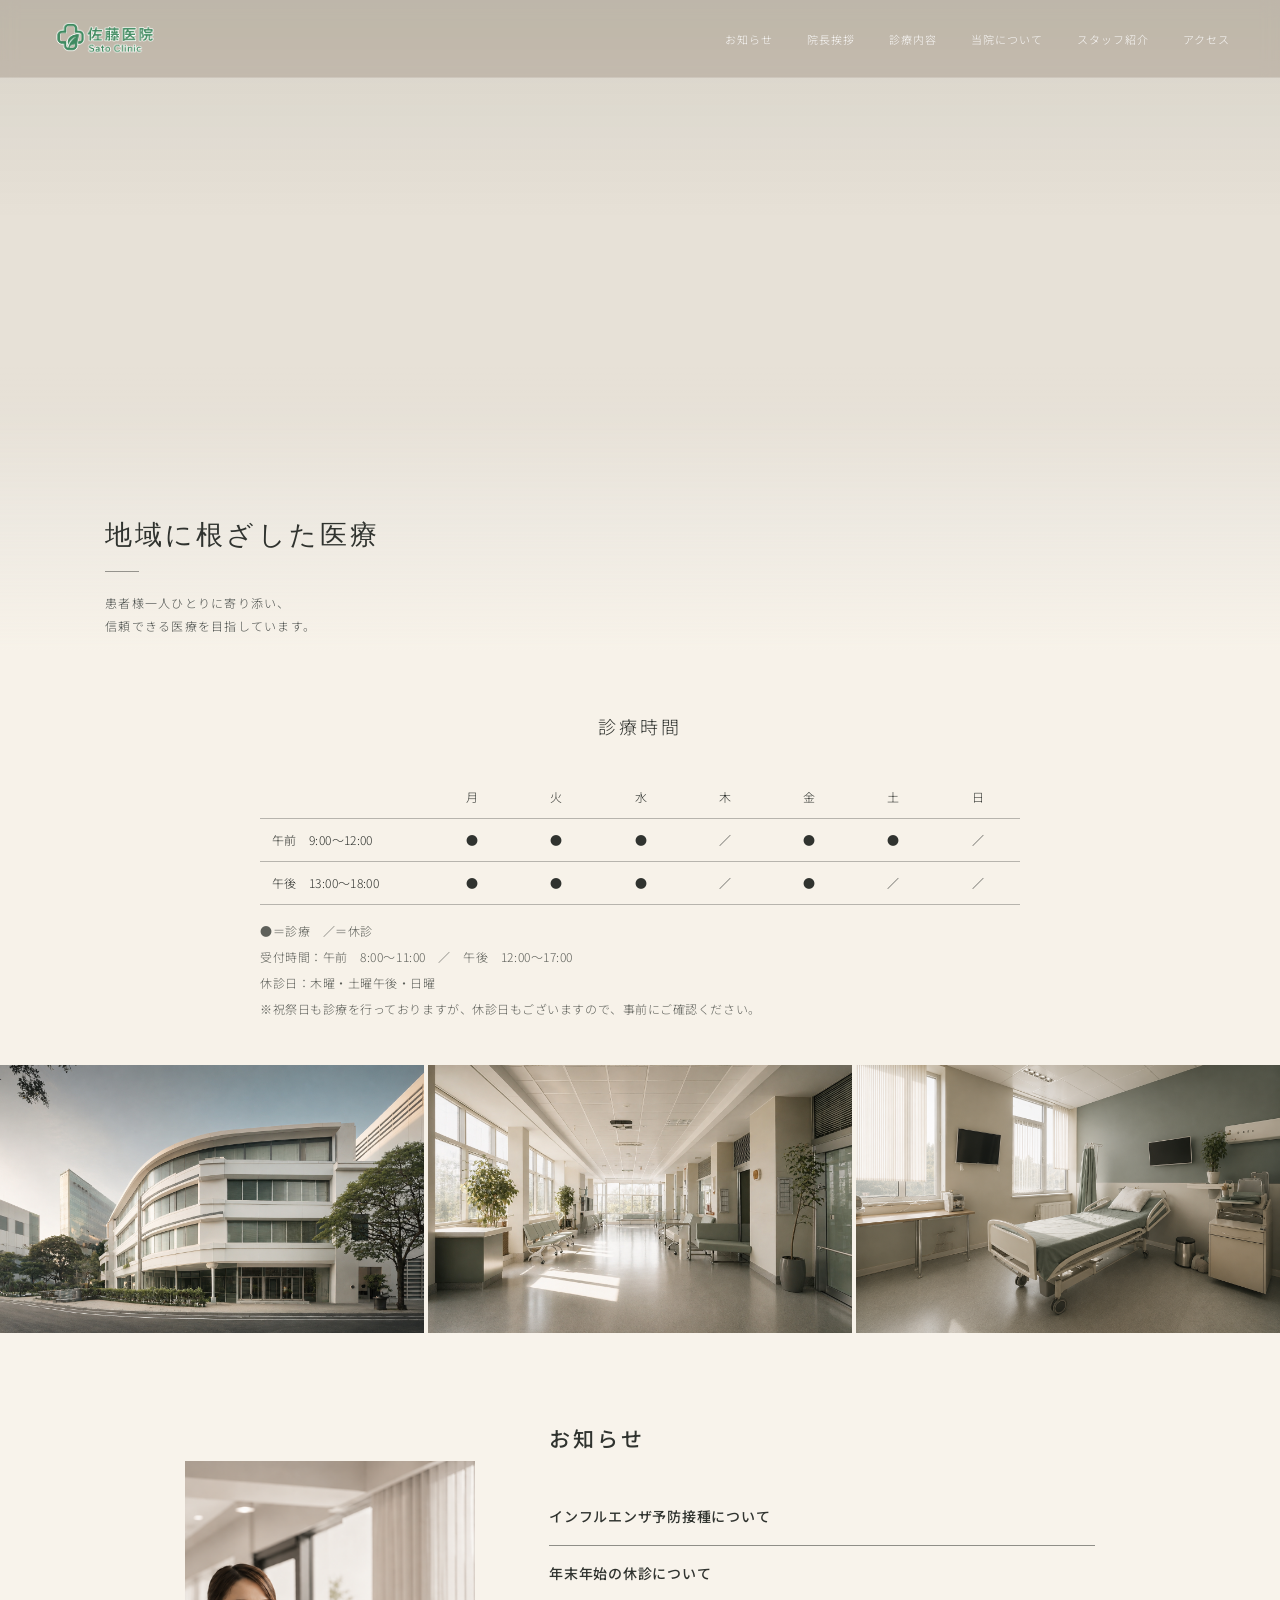
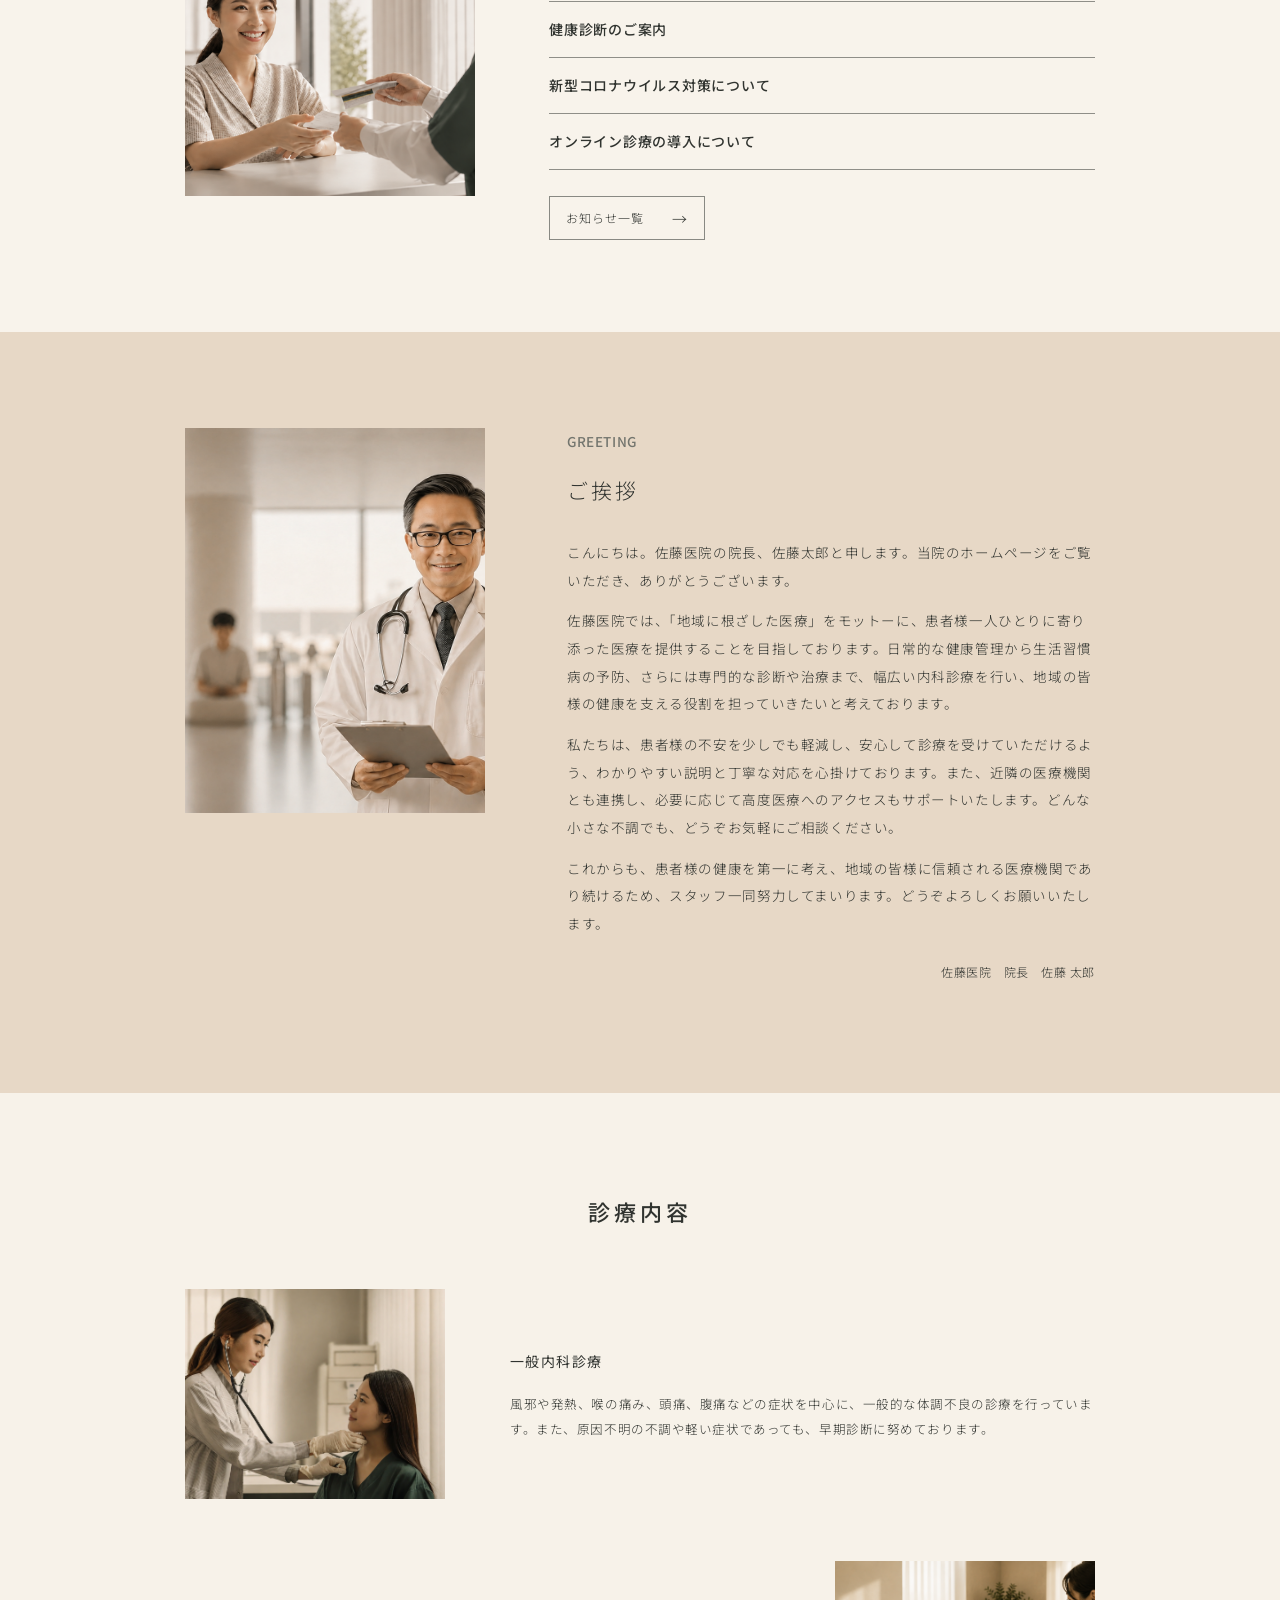
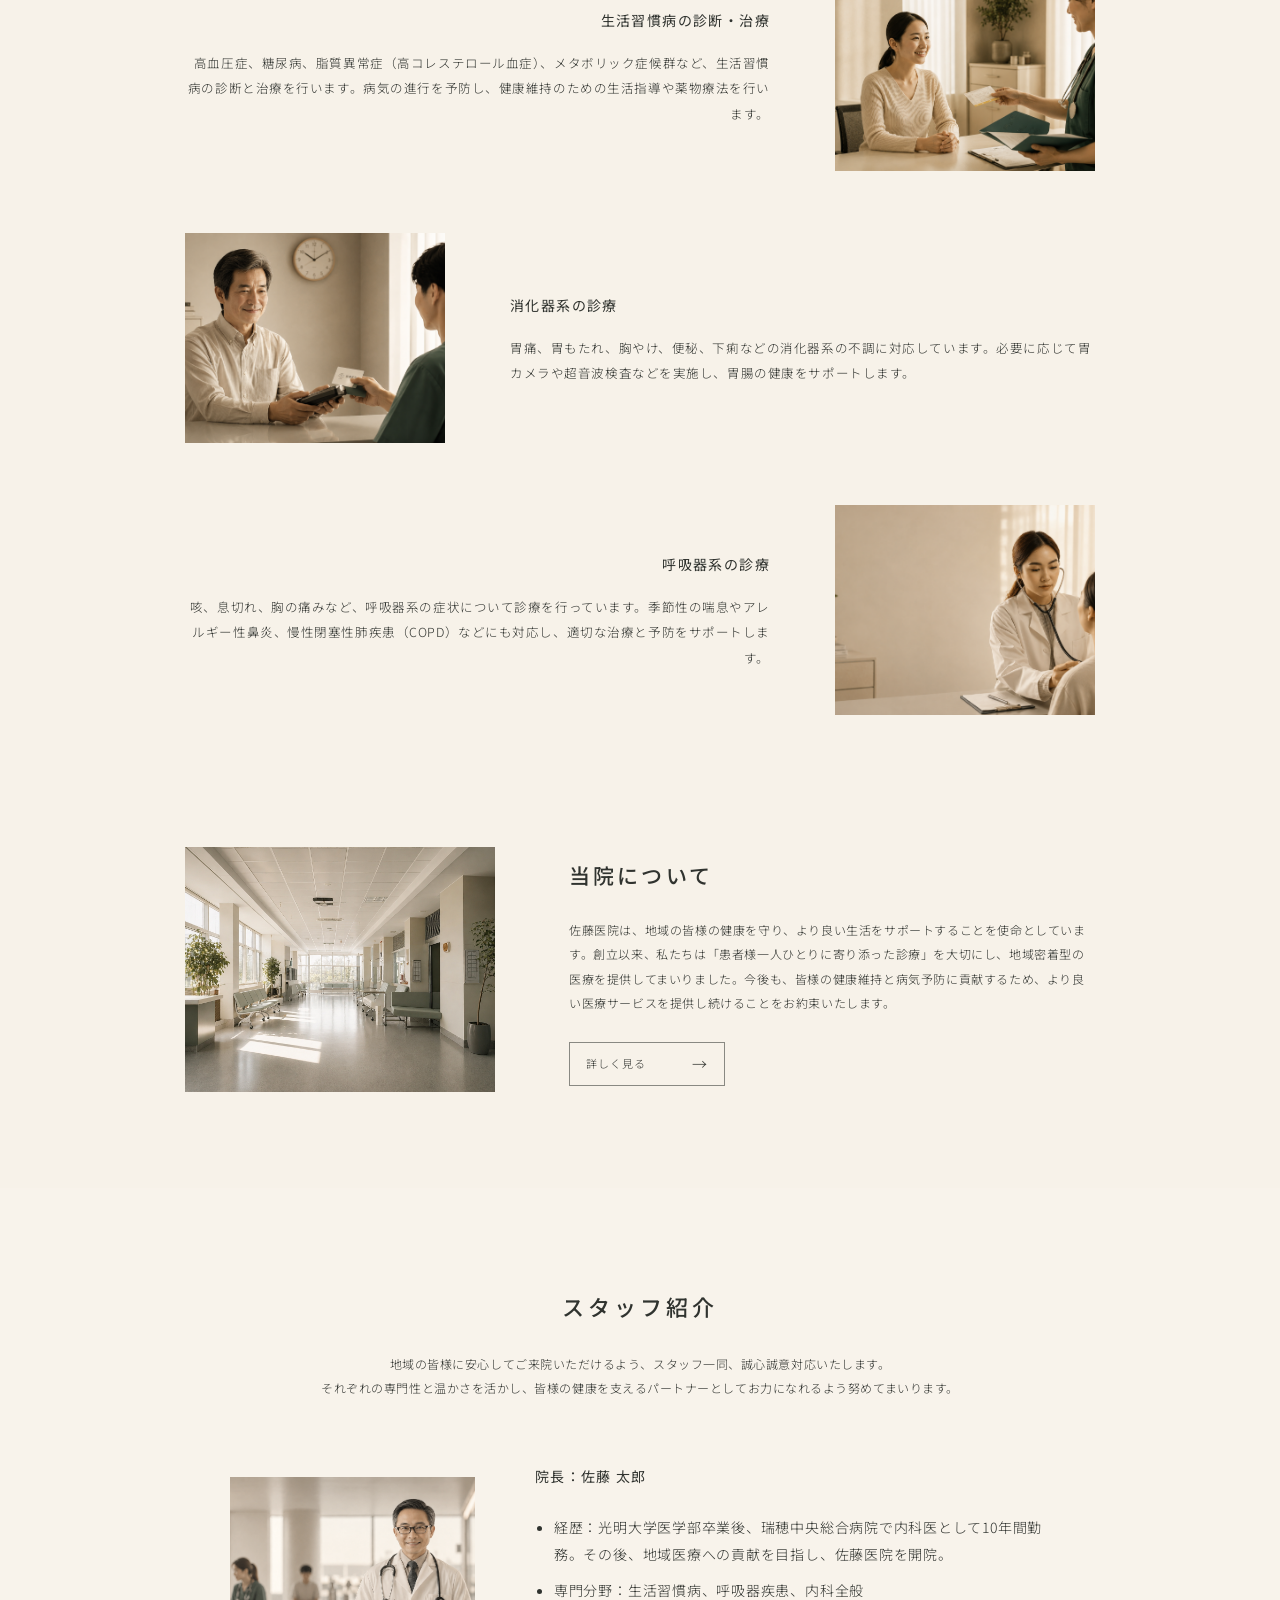
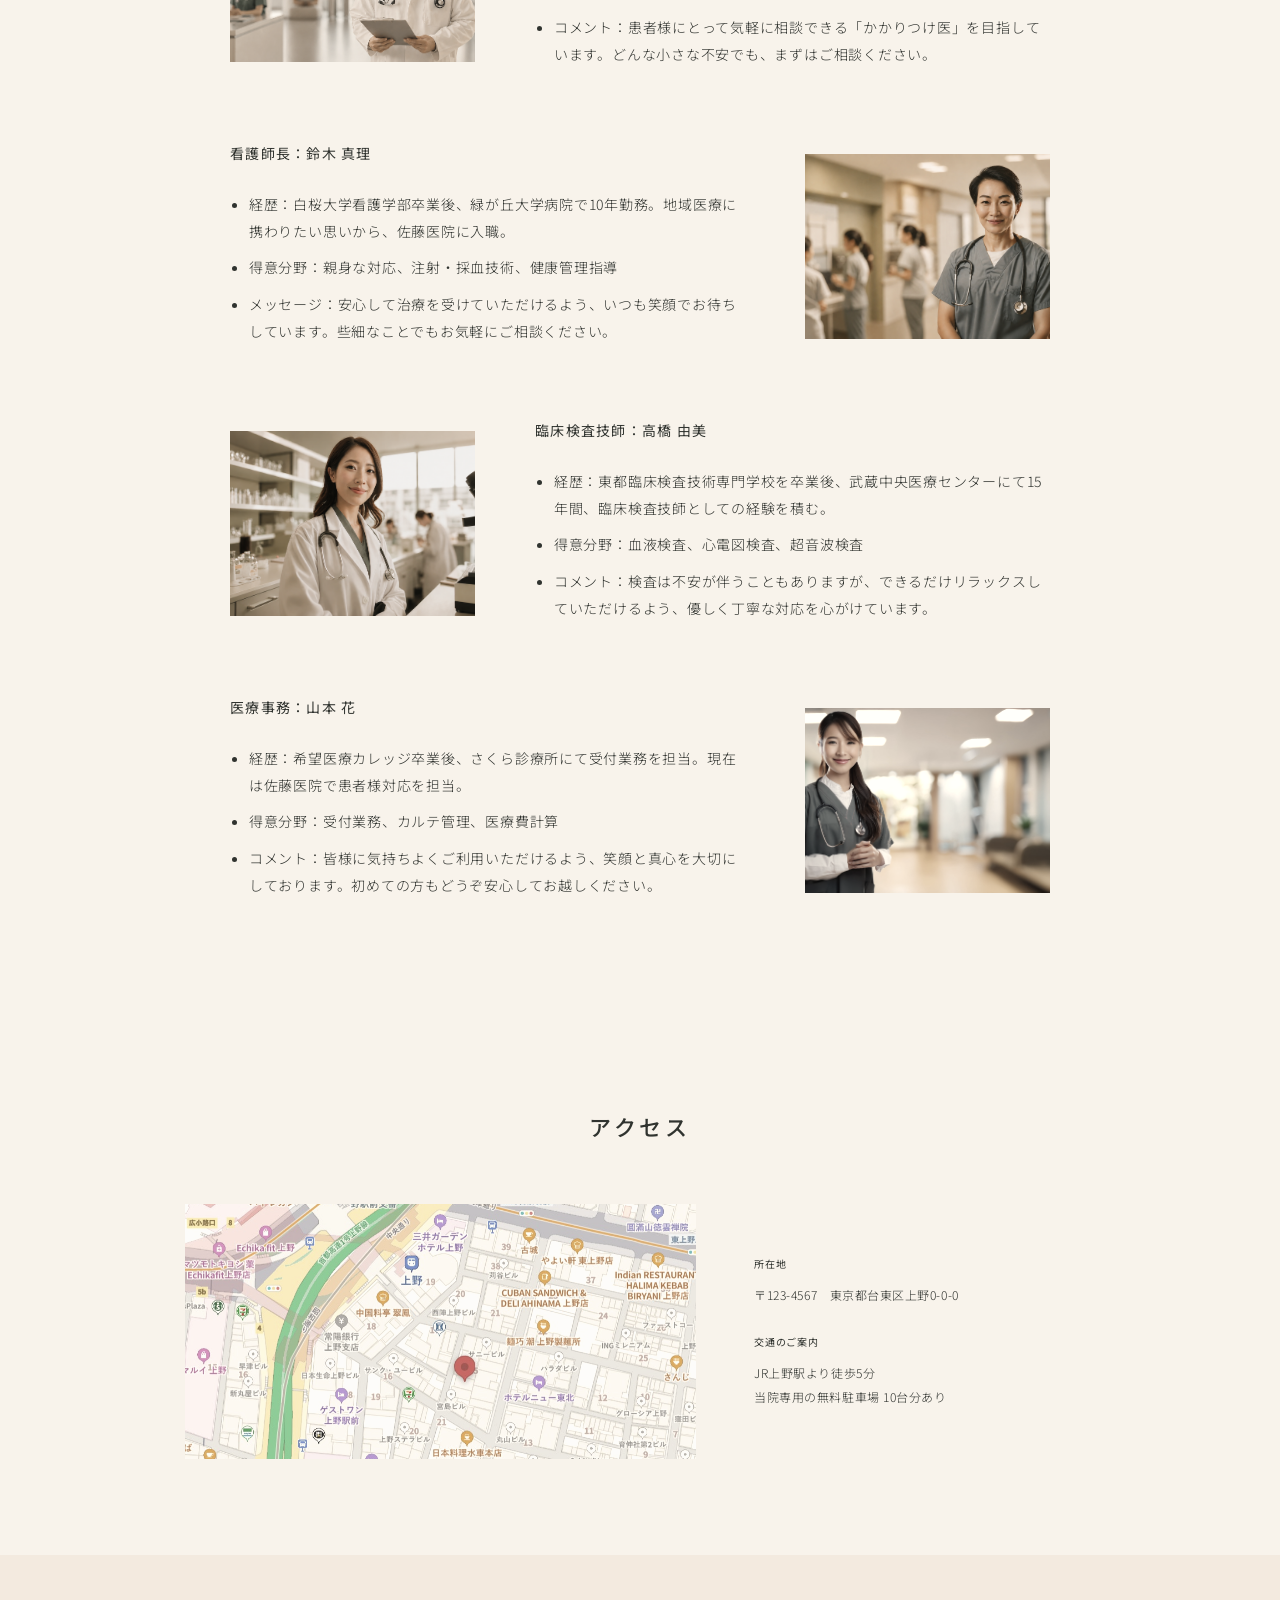
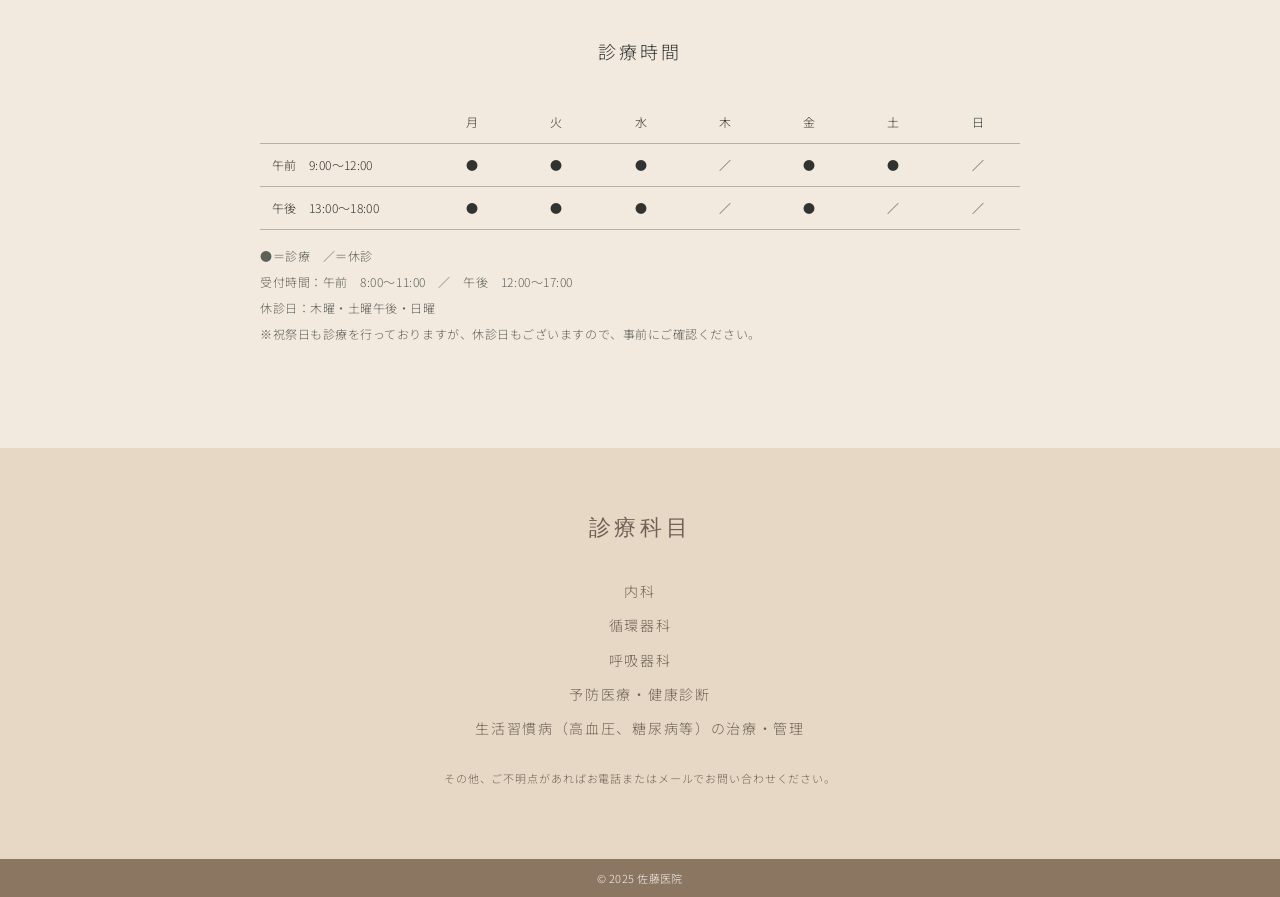
==== index.html @ 3fc5ce4c "satoclinic-202607-02" ====
<!doctype html>
<html lang="ja">
<head>
  <meta charset="utf-8">
  <meta name="viewport" content="width=device-width, initial-scale=1">
  <title>佐藤医院 | Sato Clinic</title>
  <link rel="preconnect" href="https://fonts.googleapis.com">
  <link rel="preconnect" href="https://fonts.gstatic.com" crossorigin>
  <link href="https://fonts.googleapis.com/css2?family=Noto+Sans+JP:wght@300;400;500&display=swap" rel="stylesheet">
  <link rel="stylesheet" href="css/style.css">
</head>
<body>
  <header class="site-header">
    <div class="header-inner">
      <a class="logo" href="#top" aria-label="佐藤医院 トップへ"><img src="assets/Logo/logo.png" alt="佐藤医院 Sato Clinic"></a>
      <nav class="global-nav" aria-label="主要ナビゲーション">
        <a href="#news">お知らせ</a><a href="#greeting">院長挨拶</a><a href="#medical">診療内容</a><a href="#about">当院について</a><a href="#staff">スタッフ紹介</a><a href="#access">アクセス</a>
      </nav>
    </div>
  </header>

  <main id="top">
    <section class="hero" aria-labelledby="hero-title">
      <div class="hero-slides" aria-hidden="true">
        <img class="hero-image hero-image-1" src="assets/Reference_Image/hero-courtyard.png" alt="">
        <img class="hero-image hero-image-2" src="assets/Reference_Image/gallery-exterior.png" alt="">
        <img class="hero-image hero-image-3" src="assets/Reference_Image/gallery-hallway.png" alt="">
      </div>
      <div class="hero-shade"></div><div class="hero-frost"></div>
      <div class="hero-copy">
        <h1 id="hero-title">地域に根ざした医療</h1>
        <p>患者様一人ひとりに寄り添い、<br>信頼できる医療を目指しています。</p>
      </div>
    </section>

    <section class="opening-block">
      <div class="narrow-container">
        <h2 class="small-section-title">診療時間</h2>
        <table class="schedule top-schedule">
          <thead><tr><th></th><th>月</th><th>火</th><th>水</th><th>木</th><th>金</th><th>土</th><th>日</th></tr></thead>
          <tbody>
            <tr><th>午前　9:00〜12:00</th><td>●</td><td>●</td><td>●</td><td>／</td><td>●</td><td>●</td><td>／</td></tr>
            <tr><th>午後　13:00〜18:00</th><td>●</td><td>●</td><td>●</td><td>／</td><td>●</td><td>／</td><td>／</td></tr>
          </tbody>
        </table>
        <div class="opening-notes">
          <p>●＝診療　／＝休診</p>
          <p>受付時間：午前　8:00〜11:00　／　午後　12:00〜17:00</p>
          <p>休診日：木曜・土曜午後・日曜</p>
          <p>※祝祭日も診療を行っておりますが、休診日もございますので、事前にご確認ください。</p>
        </div>
      </div>
    </section>

    <section class="facility-strip" aria-label="院内施設写真">
      <img src="assets/Reference_Image/gallery-exterior.png" alt="佐藤医院の外観">
      <img src="assets/Reference_Image/gallery-hallway.png" alt="自然光が入る院内">
      <img src="assets/Reference_Image/gallery-room.png" alt="診察室">
    </section>

    <section id="news" class="section news-section">
      <div class="content-container news-grid">
        <figure class="news-photo"><img src="assets/Reference_Image/news-online.png" alt="患者様と医療スタッフ"></figure>
        <div class="news-copy">
          <h2>お知らせ</h2>
          <ul class="news-list">
            <li><a href="#">インフルエンザ予防接種について</a></li>
            <li><a href="#">年末年始の休診について</a></li>
            <li><a href="#">健康診断のご案内</a></li>
            <li><a href="#">新型コロナウイルス対策について</a></li>
            <li><a href="#">オンライン診療の導入について</a></li>
          </ul>
          <a class="text-link" href="#">お知らせ一覧</a>
        </div>
      </div>
    </section>

    <section id="greeting" class="section greeting">
      <div class="content-container greeting-grid">
        <figure class="greeting-photo"><img src="assets/Reference_Image/greeting-director.png" alt="院長 佐藤太郎"></figure>
        <div class="greeting-copy">
          <p class="kicker">GREETING</p><h2>ご挨拶</h2>
          <p>こんにちは。佐藤医院の院長、佐藤太郎と申します。当院のホームページをご覧いただき、ありがとうございます。</p>
          <p>佐藤医院では、「地域に根ざした医療」をモットーに、患者様一人ひとりに寄り添った医療を提供することを目指しております。日常的な健康管理から生活習慣病の予防、さらには専門的な診断や治療まで、幅広い内科診療を行い、地域の皆様の健康を支える役割を担っていきたいと考えております。</p>
          <p>私たちは、患者様の不安を少しでも軽減し、安心して診療を受けていただけるよう、わかりやすい説明と丁寧な対応を心掛けております。また、近隣の医療機関とも連携し、必要に応じて高度医療へのアクセスもサポートいたします。どんな小さな不調でも、どうぞお気軽にご相談ください。</p>
          <p>これからも、患者様の健康を第一に考え、地域の皆様に信頼される医療機関であり続けるため、スタッフ一同努力してまいります。どうぞよろしくお願いいたします。</p>
          <p class="signature">佐藤医院　院長　佐藤 太郎</p>
        </div>
      </div>
    </section>

    <section id="medical" class="section medical-section">
      <div class="content-container">
        <h2 class="section-title">診療内容</h2>
        <div class="medical-list">
          <article class="medical-row"><figure><img src="assets/Reference_Image/care-general.png" alt="一般内科診療"></figure><div><h3>一般内科診療</h3><p>風邪や発熱、喉の痛み、頭痛、腹痛などの症状を中心に、一般的な体調不良の診療を行っています。また、原因不明の不調や軽い症状であっても、早期診断に努めております。</p></div></article>
          <article class="medical-row reverse"><figure><img src="assets/Reference_Image/staff-admin.png" alt="生活習慣病の診断・治療"></figure><div><h3>生活習慣病の診断・治療</h3><p>高血圧症、糖尿病、脂質異常症（高コレステロール血症）、メタボリック症候群など、生活習慣病の診断と治療を行います。病気の進行を予防し、健康維持のための生活指導や薬物療法を行います。</p></div></article>
          <article class="medical-row"><figure><img src="assets/Reference_Image/care-digestion.png" alt="消化器系の診療"></figure><div><h3>消化器系の診療</h3><p>胃痛、胃もたれ、胸やけ、便秘、下痢などの消化器系の不調に対応しています。必要に応じて胃カメラや超音波検査などを実施し、胃腸の健康をサポートします。</p></div></article>
          <article class="medical-row reverse"><figure><img src="assets/Reference_Image/care-lifestyle.png" alt="呼吸器系の診療"></figure><div><h3>呼吸器系の診療</h3><p>咳、息切れ、胸の痛みなど、呼吸器系の症状について診療を行っています。季節性の喘息やアレルギー性鼻炎、慢性閉塞性肺疾患（COPD）などにも対応し、適切な治療と予防をサポートします。</p></div></article>
        </div>
      </div>
    </section>

    <section id="about" class="section about-section">
      <div class="content-container about-grid">
        <figure><img src="assets/Reference_Image/gallery-hallway.png" alt="自然光が差し込む院内"></figure>
        <div><h2>当院について</h2><p>佐藤医院は、地域の皆様の健康を守り、より良い生活をサポートすることを使命としています。創立以来、私たちは「患者様一人ひとりに寄り添った診療」を大切にし、地域密着型の医療を提供してまいりました。今後も、皆様の健康維持と病気予防に貢献するため、より良い医療サービスを提供し続けることをお約束いたします。</p><a class="text-link" href="#">詳しく見る</a></div>
      </div>
    </section>

    <section id="staff" class="section staff-section">
      <div class="content-container">
        <h2 class="section-title">スタッフ紹介</h2>
        <p class="staff-intro">地域の皆様に安心してご来院いただけるよう、スタッフ一同、誠心誠意対応いたします。<br>それぞれの専門性と温かさを活かし、皆様の健康を支えるパートナーとしてお力になれるよう努めてまいります。</p>
        <div class="staff-list">
          <article class="staff-row"><figure><img src="assets/Reference_Image/greeting-director.png" alt="院長 佐藤太郎"></figure><div><h3>院長：佐藤 太郎</h3><ul class="staff-profile"><li>経歴：光明大学医学部卒業後、瑞穂中央総合病院で内科医として10年間勤務。その後、地域医療への貢献を目指し、佐藤医院を開院。</li><li>専門分野：生活習慣病、呼吸器疾患、内科全般</li><li>コメント：患者様にとって気軽に相談できる「かかりつけ医」を目指しています。どんな小さな不安でも、まずはご相談ください。</li></ul></div></article>
          <article class="staff-row reverse"><figure><img src="assets/Reference_Image/staff-chief.png" alt="看護師長 鈴木真理"></figure><div><h3>看護師長：鈴木 真理</h3><ul class="staff-profile"><li>経歴：白桜大学看護学部卒業後、緑が丘大学病院で10年勤務。地域医療に携わりたい思いから、佐藤医院に入職。</li><li>得意分野：親身な対応、注射・採血技術、健康管理指導</li><li>メッセージ：安心して治療を受けていただけるよう、いつも笑顔でお待ちしています。些細なことでもお気軽にご相談ください。</li></ul></div></article>
          <article class="staff-row"><figure><img src="assets/Reference_Image/care-respiratory.png" alt="臨床検査技師 高橋由美"></figure><div><h3>臨床検査技師：高橋 由美</h3><ul class="staff-profile"><li>経歴：東都臨床検査技術専門学校を卒業後、武蔵中央医療センターにて15年間、臨床検査技師としての経験を積む。</li><li>得意分野：血液検査、心電図検査、超音波検査</li><li>コメント：検査は不安が伴うこともありますが、できるだけリラックスしていただけるよう、優しく丁寧な対応を心がけています。</li></ul></div></article>
          <article class="staff-row reverse"><figure><img src="assets/Doctor_Image/yamamoto_hana.jpg" alt="医療事務 山本花"></figure><div><h3>医療事務：山本 花</h3><ul class="staff-profile"><li>経歴：希望医療カレッジ卒業後、さくら診療所にて受付業務を担当。現在は佐藤医院で患者様対応を担当。</li><li>得意分野：受付業務、カルテ管理、医療費計算</li><li>コメント：皆様に気持ちよくご利用いただけるよう、笑顔と真心を大切にしております。初めての方もどうぞ安心してお越しください。</li></ul></div></article>
        </div>
      </div>
    </section>

    <section id="access" class="section access-section">
      <div class="content-container"><h2 class="section-title">アクセス</h2><div class="access-grid"><figure class="map"><img src="assets/map.jpg" alt="佐藤医院周辺地図"></figure><div><h3>所在地</h3><p>〒123-4567　東京都台東区上野0-0-0</p><h3>交通のご案内</h3><p>JR上野駅より徒歩5分<br>当院専用の無料駐車場 10台分あり</p></div></div></div>
    </section>

    <section class="section bottom-hours">
      <div class="narrow-container"><h2 class="small-section-title">診療時間</h2><table class="schedule"><thead><tr><th></th><th>月</th><th>火</th><th>水</th><th>木</th><th>金</th><th>土</th><th>日</th></tr></thead><tbody><tr><th>午前　9:00〜12:00</th><td>●</td><td>●</td><td>●</td><td>／</td><td>●</td><td>●</td><td>／</td></tr><tr><th>午後　13:00〜18:00</th><td>●</td><td>●</td><td>●</td><td>／</td><td>●</td><td>／</td><td>／</td></tr></tbody></table><div class="opening-notes"><p>●＝診療　／＝休診</p><p>受付時間：午前　8:00〜11:00　／　午後　12:00〜17:00</p><p>休診日：木曜・土曜午後・日曜</p><p>※祝祭日も診療を行っておりますが、休診日もございますので、事前にご確認ください。</p></div></div>
    </section>
  </main>

  <footer class="site-footer">
    <div class="footer-main">
      <h2>診療科目</h2>
      <p class="department-list">内科<br>循環器科<br>呼吸器科<br>予防医療・健康診断<br>生活習慣病（高血圧、糖尿病等）の治療・管理</p>
      <p class="footer-contact">その他、ご不明点があればお電話またはメールでお問い合わせください。</p>
    </div>
    <div class="footer-band">© 2025 佐藤医院</div>
  </footer>
</body>
</html>
---- css/style.css ----
:root{--ink:#30332f;--sub:#73756e;--paper:#fbfaf6;--cream:#f2eee6;--line:rgba(48,51,47,.32);--sage:#6f806f;--deep-green:rgba(48,67,52,.58)}
*{box-sizing:border-box}html{scroll-behavior:smooth}body{margin:0;background:var(--paper);color:var(--ink);font-family:"Noto Sans JP","Yu Gothic",YuGothic,sans-serif;font-size:14px;font-weight:300;line-height:2;letter-spacing:.055em}img{display:block;width:100%}figure{margin:0}a{color:inherit;text-decoration:none}
.site-header{position:absolute;z-index:20;inset:0 0 auto;height:78px;background:var(--deep-green);backdrop-filter:blur(7px);-webkit-backdrop-filter:blur(7px);border-bottom:1px solid rgba(255,255,255,.12)}
.header-inner{width:min(1180px,calc(100% - 96px));height:100%;margin:auto;display:flex;align-items:center;justify-content:space-between}.logo{width:112px}.logo img{filter:saturate(.55) brightness(1.06)}.global-nav{display:flex;gap:34px;color:rgba(255,255,255,.9);font-size:11px;letter-spacing:.09em}.global-nav a{transition:opacity .2s}.global-nav a:hover{opacity:.65}
.hero{position:relative;height:610px;overflow:hidden;background:#e7e6df}.hero-image{height:100%;object-fit:cover;object-position:center 49%;filter:saturate(.80) contrast(.91) brightness(1.06) sepia(.06)}.hero-shade{position:absolute;inset:0;background:linear-gradient(to bottom,rgba(31,49,35,.14),transparent 30%)}.hero-frost{position:absolute;inset:0;background:linear-gradient(to bottom,transparent 47%,rgba(251,250,246,.08) 57%,rgba(251,250,246,.74) 77%,var(--paper) 100%)}.hero-copy{position:absolute;left:calc(50% - 500px);bottom:58px}.hero h1{margin:0 0 12px;font-family:"Yu Mincho",YuMincho,"Hiragino Mincho ProN",serif;font-size:35px;font-weight:400;line-height:1.25;letter-spacing:.115em;white-space:nowrap}.hero-copy p{margin:0;font-size:11px;line-height:2.05;letter-spacing:.08em}
.section{padding:96px 40px}.content-container{width:min(910px,100%);margin:auto}.narrow-container{width:min(760px,calc(100% - 80px));margin:auto}.section-title,.small-section-title{margin:0;text-align:center;font-weight:300;letter-spacing:.18em}.section-title{font-size:22px;margin-bottom:56px}.small-section-title{font-size:18px;margin-bottom:32px}
.opening-block{padding:58px 0 42px;background:var(--paper)}.schedule{width:100%;border-collapse:collapse;font-size:10px;letter-spacing:.03em}.schedule th,.schedule td{padding:9px 12px;border-bottom:1px solid var(--line);text-align:center;font-weight:300}.schedule tbody th{text-align:left;width:170px}.opening-notes{margin-top:14px;font-size:8px;line-height:1.7;color:#5e605a}.opening-notes p{margin:2px 0}
.facility-strip{display:grid;grid-template-columns:repeat(3,1fr);gap:4px;width:100%;height:195px;overflow:hidden}.facility-strip img{height:100%;object-fit:cover;filter:saturate(.76) contrast(.90) brightness(1.07) sepia(.10)}
.news-section{padding-top:84px;padding-bottom:92px}.news-grid{display:grid;grid-template-columns:290px 1fr;gap:74px;align-items:center}.news-photo{height:335px;overflow:hidden}.news-photo img{height:100%;object-fit:cover;object-position:center;filter:saturate(.76) contrast(.90) brightness(1.06) sepia(.10)}.news-copy h2,.greeting-copy h2,.about-grid h2{margin:0 0 30px;font-size:21px;font-weight:300;letter-spacing:.15em}.news-list{list-style:none;margin:0;padding:0}.news-list li{border-bottom:1px solid rgba(48,51,47,.52)}.news-list a{display:block;padding:13px 0;font-size:10px}.text-link{display:inline-block;margin-top:24px;padding-right:28px;border-right:1px solid #5e605a;font-size:9px;letter-spacing:.1em}
.greeting{background:var(--cream)}.greeting-grid{display:grid;grid-template-columns:300px 1fr;gap:82px;align-items:start}.greeting-photo{height:385px;overflow:hidden}.greeting-photo img{height:100%;object-fit:cover;object-position:54% center;filter:saturate(.76) contrast(.90) brightness(1.06) sepia(.10)}.kicker{margin:0 0 10px;color:var(--sub);font-size:8px;font-weight:500;letter-spacing:.28em}.greeting-copy h2{margin-bottom:28px}.greeting-copy p{margin:0 0 13px;font-size:9.5px;line-height:2.05}.greeting-copy .signature{text-align:right;margin-top:22px;font-size:8.5px}
.medical-section{background:var(--paper)}.medical-list{display:flex;flex-direction:column;gap:62px}.medical-row{display:grid;grid-template-columns:260px 1fr;gap:65px;align-items:center}.medical-row.reverse{grid-template-columns:1fr 260px}.medical-row.reverse figure{order:2}.medical-row.reverse div{order:1;text-align:right}.medical-row figure{height:210px;overflow:hidden}.medical-row img{height:100%;object-fit:cover;filter:saturate(.76) contrast(.90) brightness(1.06) sepia(.10)}.medical-row h3{margin:0 0 16px;font-size:14px;font-weight:400;letter-spacing:.1em}.medical-row p{margin:0;font-size:9px;line-height:2.05}
.about-section{background:var(--paper);padding-top:36px}.about-grid{display:grid;grid-template-columns:310px 1fr;gap:74px;align-items:center}.about-grid figure{height:245px;overflow:hidden}.about-grid img{height:100%;object-fit:cover;filter:saturate(.73) contrast(.89) brightness(1.08) sepia(.11)}.about-grid h2{margin-bottom:22px}.about-grid p{margin:0;font-size:9px;line-height:2.05}
.staff-section{padding-top:96px}.staff-intro{width:730px;max-width:100%;margin:-32px auto 62px;text-align:center;font-size:9px;line-height:2.05}.staff-list{width:820px;max-width:100%;margin:auto;display:flex;flex-direction:column;gap:62px}.staff-row{display:grid;grid-template-columns:245px 1fr;gap:60px;align-items:center}.staff-row.reverse{grid-template-columns:1fr 245px}.staff-row.reverse figure{order:2}.staff-row.reverse div{order:1;text-align:right}.staff-row figure{height:185px;overflow:hidden}.staff-row img{height:100%;object-fit:cover;object-position:center center;filter:saturate(.78) contrast(.90) brightness(1.04) sepia(.09)}.staff-row:nth-child(2) img{object-position:50% 36%}.staff-row:nth-child(3) img{object-position:48% 36%}.staff-row:nth-child(4) img{object-position:51% 34%}.staff-row .role{margin:0 0 2px;color:var(--sub);font-size:8px}.staff-row h3{margin:0 0 11px;font-size:14px;font-weight:400;letter-spacing:.09em}.staff-row p{margin:0 0 8px;font-size:8.5px;line-height:1.85}
.access-section{padding-top:100px}.access-grid{display:grid;grid-template-columns:1.2fr .8fr;gap:58px;align-items:center}.map{height:255px;overflow:hidden;position:relative}.map img{height:100%;object-fit:cover;filter:grayscale(.16) sepia(.13) saturate(.75) contrast(.92) brightness(1.05)}.map:after{content:"";position:absolute;inset:0;background:rgba(232,226,214,.12)}.access-grid h3{margin:0 0 9px;font-size:10px;font-weight:400}.access-grid h3:not(:first-child){margin-top:25px}.access-grid p{margin:0;font-size:9px;line-height:1.9}.bottom-hours{padding-top:78px;padding-bottom:100px}
.site-footer{text-align:center;background:#f4f1ea}.footer-main{padding:58px 30px 50px}.footer-main img{width:105px;margin:0 auto 26px;filter:grayscale(1) opacity(.56)}.footer-main p{margin:0 0 18px;font-size:8px;line-height:1.9;color:#686a64}.footer-main .copyright{margin-top:30px;font-size:7.5px}.footer-band{padding:13px;background:#96958d;color:#f2f0ea;font-size:7px;letter-spacing:.08em}

/* 2026-07-21 reference-image correction */
:root{--deep-green:rgba(42,62,47,.32)}
.site-header{
  background:var(--deep-green);
  backdrop-filter:blur(5px);
  -webkit-backdrop-filter:blur(5px);
}
.hero{
  height:650px;
}
.hero-image{
  object-position:center center;
  filter:none;
  transform:scale(1.015);
}
.hero-shade{
  background:linear-gradient(to bottom,rgba(28,48,33,.08),transparent 34%);
}
.hero-frost{
  background:linear-gradient(to bottom,transparent 56%,rgba(251,250,246,.04) 65%,rgba(251,250,246,.34) 80%,var(--paper) 100%);
}
.hero-copy{
  left:max(7vw,calc(50% - 535px));
  bottom:64px;
}
.hero h1{
  font-size:38px;
  letter-spacing:.105em;
  margin-bottom:15px;
}
.hero-copy p{
  font-size:14px;
  line-height:1.9;
  letter-spacing:.065em;
}
.facility-strip img,
.news-photo img,
.greeting-photo img,
.medical-row img,
.about-grid img{
  filter:none;
}
.news-photo img{object-position:center center}
.medical-row img{object-position:center center}

/* 2026-07-21 readability and tone refinements */
/* Match the left-side clinical technologist portrait to the warm sepia tone of the director portrait. */
.staff-row:nth-child(3) img{
  filter:saturate(.58) contrast(.92) brightness(1.06) sepia(.22);
}

/* Improve readability in the clinic-about block without changing its layout or wording. */
.about-grid p{
  font-size:12px;
  line-height:2.05;
  letter-spacing:.05em;
}
.about-grid .text-link{
  font-size:11px;
  margin-top:26px;
}

/* Make the five news items easier to read and give them clearer hierarchy. */
.news-list a{
  font-size:13px;
  font-weight:500;
  line-height:1.8;
  padding:15px 0;
}

/* Use a stronger weight for the principal section headings requested by the client. */
.news-copy h2,
.section-title,
.about-grid h2,
#access .section-title{
  font-weight:500;
}

/* 2026-07-21 final requested refinements */
/* Bring all previously undersized supporting copy up to the readable size used in the clinic-about paragraph. */
.opening-notes,
.greeting-copy p,
.greeting-copy .signature,
.medical-row p,
.staff-intro,
.staff-row p,
.staff-row .role,
.access-grid p,
.footer-main p,
.footer-main .copyright,
.footer-band,
.schedule,
.kicker {
  font-size:12px;
}

.greeting-copy p,
.medical-row p,
.staff-intro,
.staff-row p,
.access-grid p,
.opening-notes {
  line-height:2;
  letter-spacing:.045em;
}

.schedule th,
.schedule td {
  font-size:12px;
}

.news-list a {
  font-size:14px;
}

/* Match Suzuki and Yamamoto portraits to the warm muted sepia used in the medical-content photography. */
.staff-row:nth-child(2) img,
.staff-row:nth-child(3) img,
.staff-row:nth-child(4) img {
  filter:saturate(.58) contrast(.92) brightness(1.06) sepia(.22);
}

/* Turn the understated text links into refined outlined buttons with arrows. */
.text-link {
  display:inline-flex;
  align-items:center;
  justify-content:space-between;
  min-width:156px;
  min-height:44px;
  margin-top:26px;
  padding:10px 16px;
  border:1px solid rgba(48,51,47,.55);
  font-size:12px;
  line-height:1.4;
  letter-spacing:.08em;
}

.text-link::after {
  content:"→";
  margin-left:24px;
  font-size:15px;
  line-height:1;
}

/* 2026-07-21 final staff photo corrections */
/* Suzuki: tone down the blue and match the warm sepia/greige palette of the respiratory-care photograph. */
.staff-row:nth-child(2) img {
  filter: grayscale(.22) sepia(.34) saturate(.62) contrast(.92) brightness(1.05);
}

/* Takahashi: use the supplied respiratory-care photograph without additional color distortion. */
.staff-row:nth-child(3) img {
  filter: none;
  object-position: center 38%;
}


/* 2026-07-21 requested photo and alignment corrections */
/* Use the warmer supplied Suzuki portrait as-is. */
.staff-row:nth-child(2) img{
  filter:none;
  object-position:center center;
}

/* Right-side staff profiles keep the alternating image placement, but the copy is set flush left for readability. */
.staff-row.reverse div{
  text-align:left;
}

/* Restore the original respiratory-care image shown in the reference. */
.medical-row.reverse img{
  object-position:center center;
}

/* 2026-07-21 final spacing and footer corrections */
/* Show all three facility photographs without cropping their lower portions. */
.facility-strip{
  height:auto;
  overflow:visible;
  align-items:start;
  background:var(--paper);
}
.facility-strip img{
  width:100%;
  height:auto;
  aspect-ratio:auto;
  object-fit:contain;
}

/* Move the entire hero copy slightly lower while preserving the type balance. */
.hero-copy{
  bottom:34px;
}

/* Keep the clinic mark, clinic name and copyright visibly contained in the footer. */
.site-footer{
  background:#f4f1ea;
}
.footer-main{
  padding:54px 30px 44px;
}
.footer-main img{
  width:118px;
  margin:0 auto 24px;
  filter:grayscale(1) opacity(.62);
}
.footer-main .copyright{
  margin:30px 0 0;
}
.footer-band{
  min-height:48px;
  display:flex;
  align-items:center;
  justify-content:center;
  padding:14px 24px;
  background:#96958d;
  color:#f2f0ea;
}

/* 2026-07-21 final gallery height and footer matching */
.facility-strip{
  display:grid;
  grid-template-columns:repeat(3,minmax(0,1fr));
  gap:4px;
  width:100%;
  height:242px;
  overflow:hidden;
  align-items:stretch;
  background:var(--paper);
}
.facility-strip img{
  display:block;
  width:100%;
  height:100%;
  aspect-ratio:auto;
  object-fit:cover;
}
.facility-strip img:nth-child(1){object-position:center 64%;}
.facility-strip img:nth-child(2){object-position:center 54%;}
.facility-strip img:nth-child(3){object-position:center 55%;}

.site-footer{
  text-align:center;
  background:#f4f2ec;
}
.footer-main{
  padding:58px 30px 70px;
}
.footer-main h2{
  margin:0 0 24px;
  color:#777c75;
  font-size:22px;
  font-weight:600;
  letter-spacing:.16em;
}
.footer-main .department-list{
  margin:0;
  color:#777c75;
  font-size:14px;
  line-height:2.45;
  letter-spacing:.12em;
}
.footer-main .footer-contact{
  margin:22px 0 0;
  color:#8b8d87;
  font-size:11px;
  line-height:1.9;
  letter-spacing:.08em;
}
.footer-band{
  min-height:36px;
  display:flex;
  align-items:center;
  justify-content:center;
  padding:8px 24px;
  background:#96938a;
  color:#e9e2c8;
  font-size:11px;
  letter-spacing:.04em;
}


/* 2026-07-21 gallery full-height framing and medical image correction */
.facility-strip{
  display:grid;
  grid-template-columns:repeat(3,minmax(0,1fr));
  gap:4px;
  width:100%;
  height:auto;
  overflow:visible;
  align-items:stretch;
}
.facility-strip img{
  display:block;
  width:100%;
  height:auto;
  aspect-ratio:1.58 / 1;
  object-fit:cover;
  object-position:center bottom !important;
}
.medical-row img[alt="呼吸器系の診療"]{
  object-position:center center;
}


/* 2026-07-21 requested medical-image and footer-heading corrections */
.footer-main h2{
  font-family:"Yu Gothic","YuGothic","Hiragino Kaku Gothic ProN",Meiryo,sans-serif;
  font-weight:400;
}

/* Staff profile text: match the supplied reference layout */
.staff-profile {
  margin: 24px 0 0;
  padding-left: 1.35em;
  list-style: disc;
}
.staff-profile li {
  margin: 0 0 10px;
  line-height: 1.9;
}
.staff-row h3 {
  margin-bottom: 0;
}

/* 2026-07-21 museum-style hero typography */
.hero-copy{
  left:max(8vw,calc(50% - 550px));
  bottom:86px;
  color:#30332f;
}
.hero h1{
  margin:0;
  font-family:"Yu Mincho",YuMincho,"Hiragino Mincho ProN","Hiragino Mincho Pro",serif;
  font-size:46px;
  font-weight:400;
  line-height:1.35;
  letter-spacing:.17em;
  white-space:nowrap;
}
.hero h1::after{
  content:"";
  display:block;
  width:50px;
  height:1px;
  margin:38px 0 42px;
  background:rgba(48,51,47,.48);
}
.hero-copy p{
  margin:0;
  font-family:"Yu Gothic",YuGothic,"Noto Sans JP",sans-serif;
  font-size:16px;
  font-weight:300;
  line-height:2.35;
  letter-spacing:.17em;
  color:#4c504d;
}

/* 2026-07-21 hero copy scale correction */
.hero-copy{
  left:max(7.2vw,calc(50% - 535px));
  bottom:48px;
  max-width:660px;
}
.hero h1{
  font-size:34px;
  line-height:1.3;
  letter-spacing:.15em;
}
.hero h1::after{
  width:38px;
  margin:24px 0 26px;
}
.hero-copy p{
  font-size:13px;
  line-height:2.15;
  letter-spacing:.13em;
}

/* 2026-07-21 final hero vertical-position adjustment */
.hero-copy{
  bottom:20px;
}

/* 2026-07-21 hero/header/footer tone refinement */
:root{
  --header-beige:rgba(126,112,89,.30);
}
.site-header{
  background:var(--header-beige);
  backdrop-filter:blur(7px);
  -webkit-backdrop-filter:blur(7px);
  border-bottom-color:rgba(255,255,255,.16);
}
.hero-copy{
  bottom:4px;
}
.site-footer{
  background:#f1ede6;
}
.footer-band{
  background:#746f67;
  color:#f4f1eb;
}

/* 2026-07-21 final requested tone and hero adjustment */
.hero-copy{
  bottom:-14px;
}
.hero h1{
  font-size:30px;
  letter-spacing:.145em;
}
.hero h1::after{
  margin:20px 0 24px;
}
.site-footer{
  background:#eee7dc;
}
.footer-band{
  background:#8a8175;
  color:#f7f3ec;
}

/* 2026-07-21 prevent hero copy clipping and tighten its visual width */
.hero-copy{
  bottom:12px;
  max-width:520px;
}
.hero h1{
  font-size:27px;
  letter-spacing:.115em;
}
.hero h1::after{
  width:34px;
  margin:18px 0 20px;
}
.hero-copy p{
  max-width:430px;
  font-size:12px;
  line-height:1.9;
  letter-spacing:.105em;
}

/* 2026-07-21 warm beige background refinement */
:root{
  --paper:#f7f2e9;
  --cream:#eee4d7;
}
body,
.opening-block,
.medical-section,
.about-section{
  background:var(--paper);
}
.news-section,
.staff-section,
.access-section{
  background:#f8f3eb;
}
.greeting{
  background:var(--cream);
}

/* 2026-07-21 header darker-brown + more transparent, greeting warmer brown */
:root{
  --header-beige: rgba(104, 84, 62, 0.22);
  --cream: #e7d8c6;
}
.site-header{
  background: var(--header-beige);
  backdrop-filter: blur(8px);
  -webkit-backdrop-filter: blur(8px);
  border-bottom-color: rgba(255,255,255,.18);
}
.greeting{
  background: var(--cream);
}

/* 2026-07-21 harmonize the three footer-area tones with the warm greeting brown */
.bottom-hours{
  background:#f3eadf;
}
.site-footer{
  background:#e7d8c6;
}
.footer-main h2,
.footer-main .department-list,
.footer-main .footer-contact{
  color:#6e6255;
}
.footer-band{
  background:#8b7662;
  color:#f7f1e9;
}

/* 2026-07-21 quiet museum-style hero animation */
.hero-slides{
  position:absolute;
  inset:0;
  overflow:hidden;
  background:#e7e1d7;
}
.hero-slides .hero-image{
  position:absolute;
  inset:-2%;
  width:104%;
  height:104%;
  object-fit:cover;
  opacity:0;
  transform:scale(1.015);
  will-change:opacity,transform;
  animation:heroCrossfade 24s infinite ease-in-out;
}
.hero-slides .hero-image-1{
  object-position:center center;
  animation-delay:0s;
}
.hero-slides .hero-image-2{
  object-position:center 58%;
  animation-delay:8s;
}
.hero-slides .hero-image-3{
  object-position:center 54%;
  animation-delay:16s;
}
@keyframes heroCrossfade{
  0%{opacity:0;transform:scale(1.015)}
  5%{opacity:1}
  28%{opacity:1;transform:scale(1.055)}
  38%{opacity:0;transform:scale(1.07)}
  100%{opacity:0;transform:scale(1.07)}
}
.hero-shade,
.hero-frost,
.hero-copy{z-index:2}
.hero-shade,
.hero-frost{pointer-events:none}
.hero-copy{
  animation:heroCopyReveal 1.6s cubic-bezier(.22,.61,.36,1) .35s both;
}
@keyframes heroCopyReveal{
  from{opacity:0;transform:translateY(18px)}
  to{opacity:1;transform:translateY(0)}
}
@media (prefers-reduced-motion:reduce){
  .hero-slides .hero-image{animation:none;opacity:0;transform:none}
  .hero-slides .hero-image-1{opacity:1}
  .hero-copy{animation:none}
}

/* 2026-07-21 improve readability for greeting and medical descriptions */
.greeting-copy p{
  font-size:13.5px;
  line-height:2.05;
}
.medical-row p{
  font-size:12.5px;
  line-height:2.05;
}
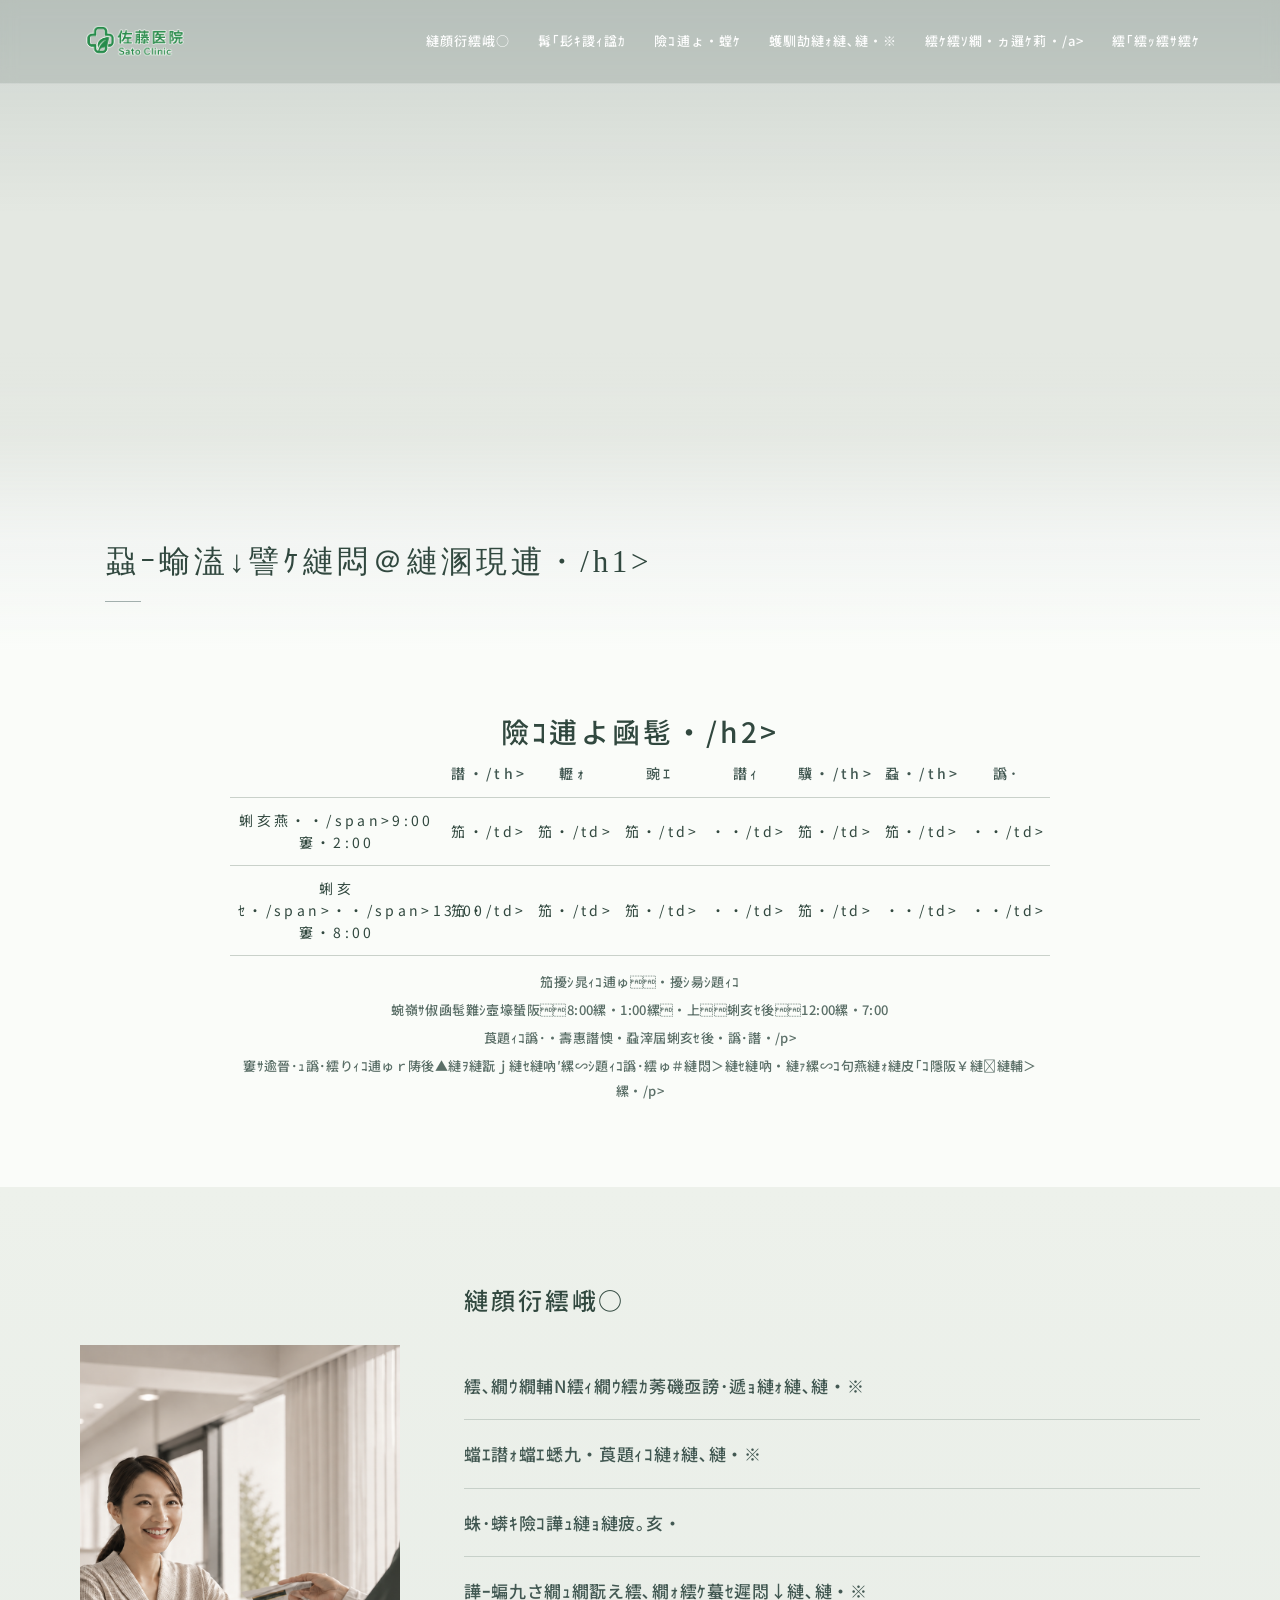
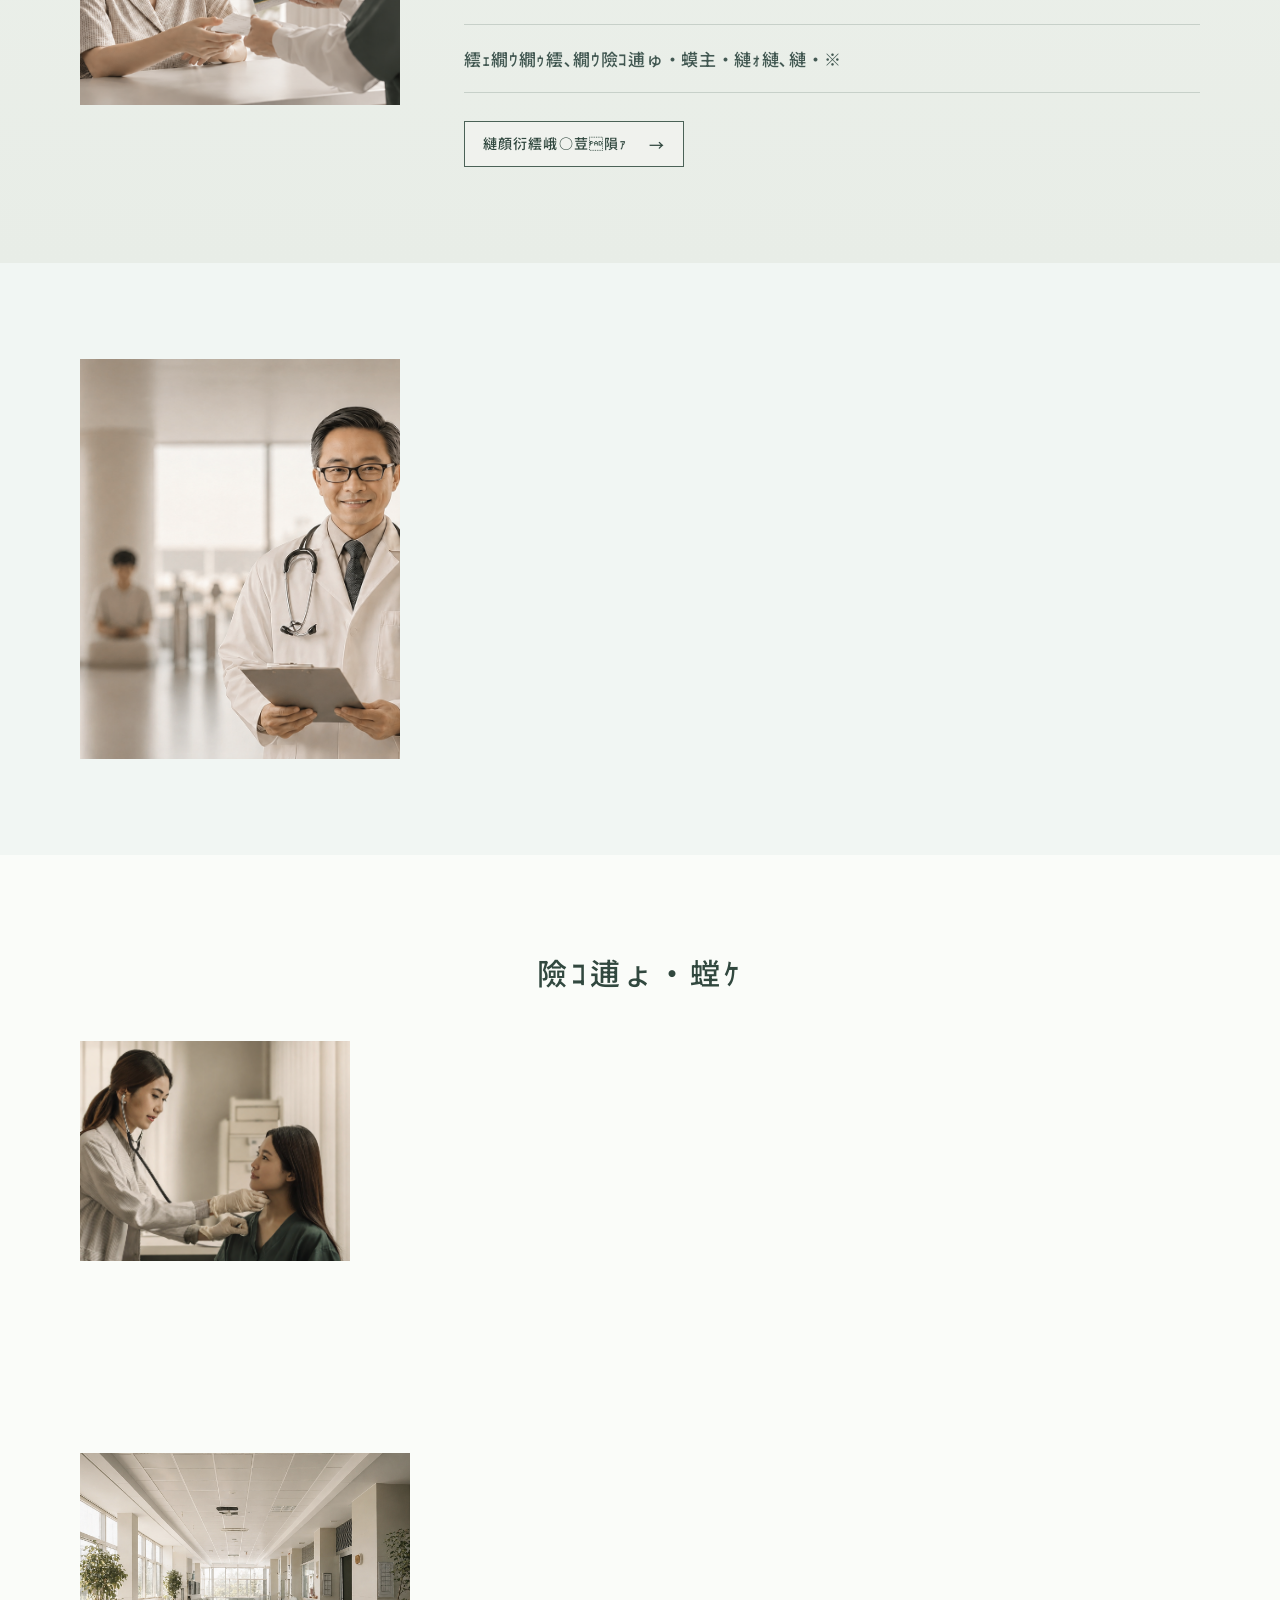
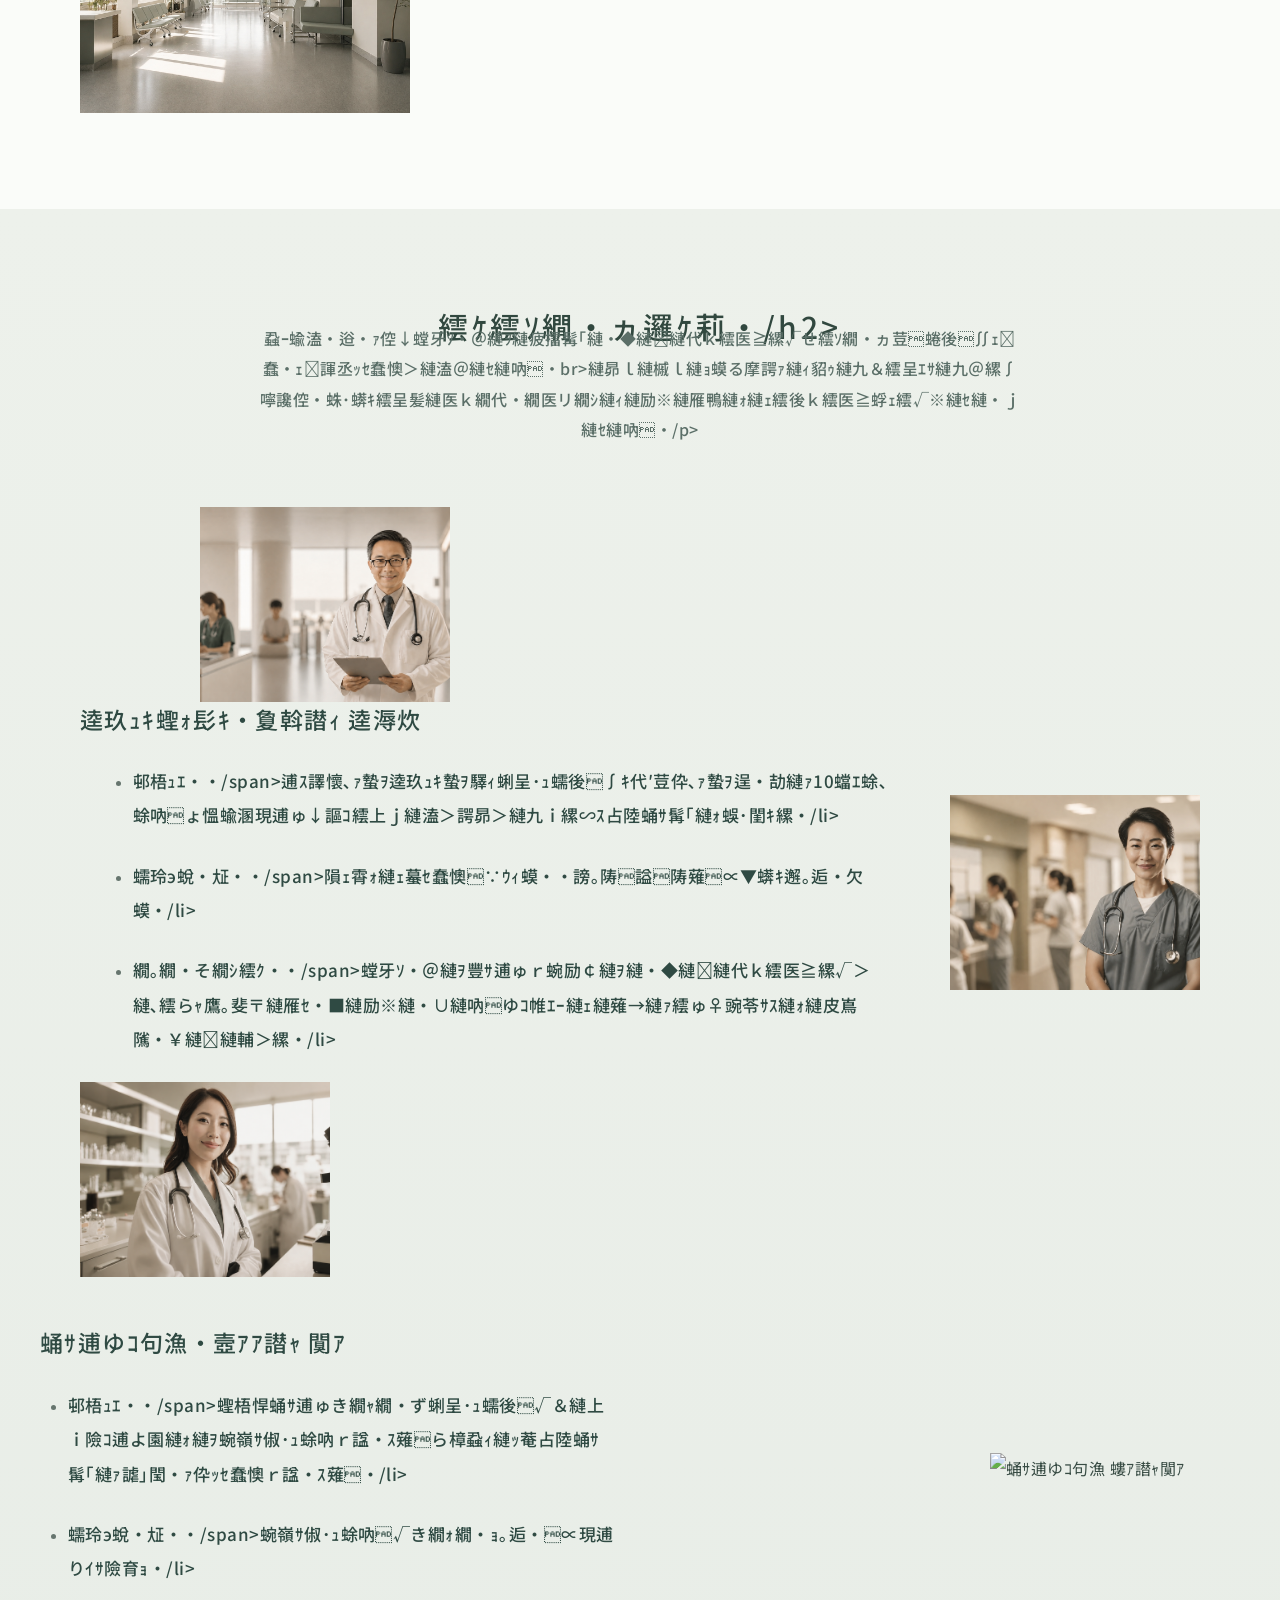
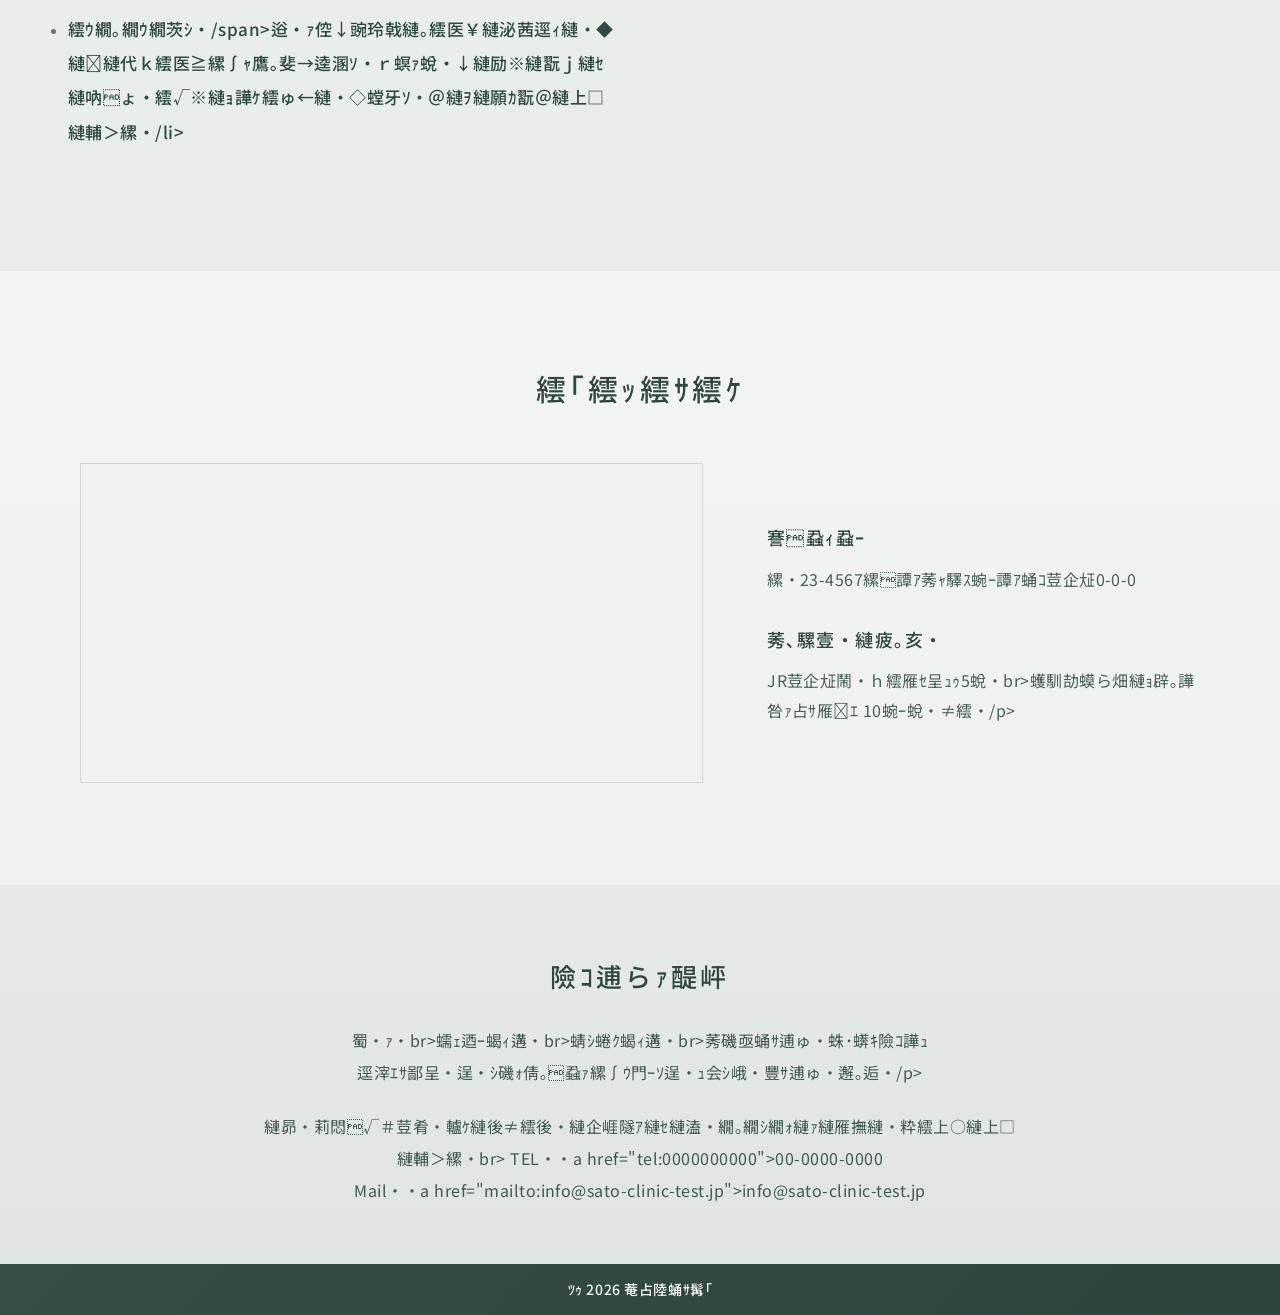
==== commit eba7f322: "フィードバック修正１" ====
--- a/index.html
+++ b/index.html
@@ -1,20 +1,23 @@
 <!doctype html>
 <html lang="ja">
+
 <head>
   <meta charset="utf-8">
   <meta name="viewport" content="width=device-width, initial-scale=1">
-  <title>佐藤医院 | Sato Clinic</title>
+  <title>菴占陸蛹ｻ髯｢ | Sato Clinic</title>
   <link rel="preconnect" href="https://fonts.googleapis.com">
   <link rel="preconnect" href="https://fonts.gstatic.com" crossorigin>
   <link href="https://fonts.googleapis.com/css2?family=Noto+Sans+JP:wght@300;400;500&display=swap" rel="stylesheet">
   <link rel="stylesheet" href="css/style.css">
 </head>
+
 <body>
   <header class="site-header">
     <div class="header-inner">
-      <a class="logo" href="#top" aria-label="佐藤医院 トップへ"><img src="assets/Logo/logo.png" alt="佐藤医院 Sato Clinic"></a>
-      <nav class="global-nav" aria-label="主要ナビゲーション">
-        <a href="#news">お知らせ</a><a href="#greeting">院長挨拶</a><a href="#medical">診療内容</a><a href="#about">当院について</a><a href="#staff">スタッフ紹介</a><a href="#access">アクセス</a>
+      <a class="logo" href="#top" aria-label="菴占陸蛹ｻ髯｢ 繝医ャ繝励∈"><img src="assets/Logo/logo.png" alt="菴占陸蛹ｻ髯｢ Sato Clinic"></a>
+      <nav class="global-nav" aria-label="荳ｻ隕√リ繝薙ご繝ｼ繧ｷ繝ｧ繝ｳ">
+        <a href="#news">縺顔衍繧峨○</a><a href="#greeting">髯｢髟ｷ謖ｨ諡ｶ</a><a href="#medical">險ｺ逋ょ・螳ｹ</a><a href="#about">蠖馴劼縺ｫ縺､縺・※</a><a
+          href="#staff">繧ｹ繧ｿ繝・ヵ邏ｹ莉・/a><a href="#access">繧｢繧ｯ繧ｻ繧ｹ</a>
       </nav>
     </div>
   </header>
@@ -26,117 +29,252 @@
         <img class="hero-image hero-image-2" src="assets/Reference_Image/gallery-exterior.png" alt="">
         <img class="hero-image hero-image-3" src="assets/Reference_Image/gallery-hallway.png" alt="">
       </div>
-      <div class="hero-shade"></div><div class="hero-frost"></div>
+      <div class="hero-shade"></div>
+      <div class="hero-frost"></div>
       <div class="hero-copy">
-        <h1 id="hero-title">地域に根ざした医療</h1>
-        <p>患者様一人ひとりに寄り添い、<br>信頼できる医療を目指しています。</p>
+        <h1 id="hero-title">蝨ｰ蝓溘↓譬ｹ縺悶＠縺溷現逋・/h1>
       </div>
     </section>
 
     <section class="opening-block">
       <div class="narrow-container">
-        <h2 class="small-section-title">診療時間</h2>
-        <table class="schedule top-schedule">
-          <thead><tr><th></th><th>月</th><th>火</th><th>水</th><th>木</th><th>金</th><th>土</th><th>日</th></tr></thead>
+        <h2 class="small-section-title">險ｺ逋よ凾髢・/h2>
+        <table class="schedule">
+          <colgroup>
+            <col class="schedule-col-time">
+            <col span="7" class="schedule-col-day">
+          </colgroup>
+          <thead>
+            <tr>
+              <th></th>
+              <th>譛・/th>
+              <th>轣ｫ</th>
+              <th>豌ｴ</th>
+              <th>譛ｨ</th>
+              <th>驥・/th>
+              <th>蝨・/th>
+              <th>譌･</th>
+            </tr>
+          </thead>
           <tbody>
-            <tr><th>午前　9:00〜12:00</th><td>●</td><td>●</td><td>●</td><td>／</td><td>●</td><td>●</td><td>／</td></tr>
-            <tr><th>午後　13:00〜18:00</th><td>●</td><td>●</td><td>●</td><td>／</td><td>●</td><td>／</td><td>／</td></tr>
+            <tr>
+              <th class="hours-label"><span class="hours-period">蜊亥燕</span><span class="hours-separator">・・/span><span class="hours-time">9:00窶・2:00</span></th>
+              <td>笳・/td>
+              <td>笳・/td>
+              <td>笳・/td>
+              <td>・・/td>
+              <td>笳・/td>
+              <td>笳・/td>
+              <td>・・/td>
+            </tr>
+            <tr>
+              <th class="hours-label"><span class="hours-period">蜊亥ｾ・/span><span class="hours-separator">・・/span><span class="hours-time">13:00窶・8:00</span></th>
+              <td>笳・/td>
+              <td>笳・/td>
+              <td>笳・/td>
+              <td>・・/td>
+              <td>笳・/td>
+              <td>・・/td>
+              <td>・・/td>
+            </tr>
           </tbody>
         </table>
         <div class="opening-notes">
-          <p>●＝診療　／＝休診</p>
-          <p>受付時間：午前　8:00〜11:00　／　午後　12:00〜17:00</p>
-          <p>休診日：木曜・土曜午後・日曜</p>
-          <p>※祝祭日も診療を行っておりますが、休診日もございますので、事前にご確認ください。</p>
-        </div>
-      </div>
-    </section>
-
-    <section class="facility-strip" aria-label="院内施設写真">
-      <img src="assets/Reference_Image/gallery-exterior.png" alt="佐藤医院の外観">
-      <img src="assets/Reference_Image/gallery-hallway.png" alt="自然光が入る院内">
-      <img src="assets/Reference_Image/gallery-room.png" alt="診察室">
+          <p>笳擾ｼ晁ｨｺ逋ゅ・擾ｼ昜ｼ題ｨｺ</p>
+          <p>蜿嶺ｻ俶凾髢難ｼ壼壕蜑阪8:00縲・1:00縲・上蜊亥ｾ後12:00縲・7:00</p>
+          <p>莨題ｨｺ譌･・壽惠譖懊・蝨滓屆蜊亥ｾ後・譌･譖・/p>
+          <p>窶ｻ逾晉･ｭ譌･繧りｨｺ逋ゅｒ陦後▲縺ｦ縺翫ｊ縺ｾ縺吶′縲∽ｼ題ｨｺ譌･繧ゅ＃縺悶＞縺ｾ縺吶・縺ｧ縲∽ｺ句燕縺ｫ縺皮｢ｺ隱阪￥縺縺輔＞縲・/p>
+        </div>
+      </div>
     </section>
 
     <section id="news" class="section news-section">
       <div class="content-container news-grid">
-        <figure class="news-photo"><img src="assets/Reference_Image/news-online.png" alt="患者様と医療スタッフ"></figure>
+        <figure class="news-photo"><img src="assets/Reference_Image/news-online.png" alt="謔｣閠・ｧ倥→蛹ｻ逋ゅせ繧ｿ繝・ヵ"></figure>
         <div class="news-copy">
-          <h2>お知らせ</h2>
+          <h2>縺顔衍繧峨○</h2>
           <ul class="news-list">
-            <li><a href="#">インフルエンザ予防接種について</a></li>
-            <li><a href="#">年末年始の休診について</a></li>
-            <li><a href="#">健康診断のご案内</a></li>
-            <li><a href="#">新型コロナウイルス対策について</a></li>
-            <li><a href="#">オンライン診療の導入について</a></li>
+            <li><a href="#news">繧､繝ｳ繝輔Ν繧ｨ繝ｳ繧ｶ莠磯亟謗･遞ｮ縺ｫ縺､縺・※</a></li>
+            <li><a href="#news">蟷ｴ譛ｫ蟷ｴ蟋九・莨題ｨｺ縺ｫ縺､縺・※</a></li>
+            <li><a href="#news">蛛･蠎ｷ險ｺ譁ｭ縺ｮ縺疲｡亥・</a></li>
+            <li><a href="#news">譁ｰ蝙九さ繝ｭ繝翫え繧､繝ｫ繧ｹ蟇ｾ遲悶↓縺､縺・※</a></li>
+            <li><a href="#news">繧ｪ繝ｳ繝ｩ繧､繝ｳ險ｺ逋ゅ・蟆主・縺ｫ縺､縺・※</a></li>
           </ul>
-          <a class="text-link" href="#">お知らせ一覧</a>
+          <!-- 隕∫｢ｺ隱・ 縺顔衍繧峨○荳隕ｧ縺ｮ豁｣蠑上↑驕ｷ遘ｻ蜈域悴遒ｺ螳壹・縺溘ａ縲∫樟迥ｶ縺ｯ繧ｻ繧ｯ繧ｷ繝ｧ繝ｳ蜀・Μ繝ｳ繧ｯ -->
+          <a class="text-link" href="#news">縺顔衍繧峨○荳隕ｧ</a>
         </div>
       </div>
     </section>
 
     <section id="greeting" class="section greeting">
       <div class="content-container greeting-grid">
-        <figure class="greeting-photo"><img src="assets/Reference_Image/greeting-director.png" alt="院長 佐藤太郎"></figure>
+        <figure class="greeting-photo"><img src="assets/Reference_Image/greeting-director.png" alt="髯｢髟ｷ 菴占陸螟ｪ驛・></figure>
         <div class="greeting-copy">
-          <p class="kicker">GREETING</p><h2>ご挨拶</h2>
-          <p>こんにちは。佐藤医院の院長、佐藤太郎と申します。当院のホームページをご覧いただき、ありがとうございます。</p>
-          <p>佐藤医院では、「地域に根ざした医療」をモットーに、患者様一人ひとりに寄り添った医療を提供することを目指しております。日常的な健康管理から生活習慣病の予防、さらには専門的な診断や治療まで、幅広い内科診療を行い、地域の皆様の健康を支える役割を担っていきたいと考えております。</p>
-          <p>私たちは、患者様の不安を少しでも軽減し、安心して診療を受けていただけるよう、わかりやすい説明と丁寧な対応を心掛けております。また、近隣の医療機関とも連携し、必要に応じて高度医療へのアクセスもサポートいたします。どんな小さな不調でも、どうぞお気軽にご相談ください。</p>
-          <p>これからも、患者様の健康を第一に考え、地域の皆様に信頼される医療機関であり続けるため、スタッフ一同努力してまいります。どうぞよろしくお願いいたします。</p>
-          <p class="signature">佐藤医院　院長　佐藤 太郎</p>
+          <h2>院長挨拶</h2>
+          <p>縺薙ｓ縺ｫ縺｡縺ｯ縲ゆｽ占陸蛹ｻ髯｢縺ｮ髯｢髟ｷ縲∽ｽ占陸螟ｪ驛弱→逕ｳ縺励∪縺吶ょｽ馴劼縺ｮ繝帙・繝繝壹・繧ｸ繧偵＃隕ｧ縺・◆縺縺阪√≠繧翫′縺ｨ縺・＃縺悶＞縺ｾ縺吶・/p>
+          <p>
+            菴占陸蛹ｻ髯｢縺ｧ縺ｯ縲√悟慍蝓溘↓譬ｹ縺悶＠縺溷現逋ゅ阪ｒ繝｢繝・ヨ繝ｼ縺ｫ縲∵ぅ閠・ｧ倅ｸ莠ｺ縺ｲ縺ｨ繧翫↓蟇・ｊ豺ｻ縺｣縺溷現逋ゅｒ謠蝉ｾ帙☆繧九％縺ｨ繧堤岼謖・＠縺ｦ縺翫ｊ縺ｾ縺吶よ律蟶ｸ逧・↑蛛･蠎ｷ邂｡逅・°繧臥函豢ｻ鄙呈・逞・・莠磯亟縲√＆繧峨↓縺ｯ蟆る摩逧・↑險ｺ譁ｭ繧・ｲｻ逋ゅ∪縺ｧ縲∝ｹ・ｺ・＞蜀・ｧ題ｨｺ逋ゅｒ陦後＞縲∝慍蝓溘・逧・ｧ倥・蛛･蠎ｷ繧呈髪縺医ｋ蠖ｹ蜑ｲ繧呈球縺｣縺ｦ縺・″縺溘＞縺ｨ閠・∴縺ｦ縺翫ｊ縺ｾ縺吶・          </p>
+          <p>
+            遘√◆縺｡縺ｯ縲∵ぅ閠・ｧ倥・荳榊ｮ峨ｒ蟆代＠縺ｧ繧りｻｽ貂帙＠縲∝ｮ牙ｿ・＠縺ｦ險ｺ逋ゅｒ蜿励￠縺ｦ縺・◆縺縺代ｋ繧医≧縲√ｏ縺九ｊ繧・☆縺・ｪｬ譏弱→荳∝ｯｧ縺ｪ蟇ｾ蠢懊ｒ蠢・寺縺代※縺翫ｊ縺ｾ縺吶ゅ∪縺溘∬ｿ鷹團縺ｮ蛹ｻ逋よｩ滄未縺ｨ繧る｣謳ｺ縺励∝ｿ・ｦ√↓蠢懊§縺ｦ鬮伜ｺｦ蛹ｻ逋ゅ∈縺ｮ繧｢繧ｯ繧ｻ繧ｹ繧ゅし繝昴・繝医＞縺溘＠縺ｾ縺吶ゅ←繧薙↑蟆上＆縺ｪ荳崎ｪｿ縺ｧ繧ゅ√←縺・◇縺頑ｰ苓ｻｽ縺ｫ縺皮嶌隲・￥縺縺輔＞縲・          </p>
+          <p>縺薙ｌ縺九ｉ繧ゅ∵ぅ閠・ｧ倥・蛛･蠎ｷ繧堤ｬｬ荳縺ｫ閠・∴縲∝慍蝓溘・逧・ｧ倥↓菫｡鬆ｼ縺輔ｌ繧句現逋よｩ滄未縺ｧ縺ゅｊ邯壹￠繧九◆繧√√せ繧ｿ繝・ヵ荳蜷悟巻蜉帙＠縺ｦ縺ｾ縺・ｊ縺ｾ縺吶ゅ←縺・◇繧医ｍ縺励￥縺企｡倥＞縺・◆縺励∪縺吶・/p>
+          <p class="signature">菴占陸蛹ｻ髯｢縲髯｢髟ｷ縲菴占陸 螟ｪ驛・/p>
         </div>
       </div>
     </section>
 
     <section id="medical" class="section medical-section">
       <div class="content-container">
-        <h2 class="section-title">診療内容</h2>
+        <h2 class="section-title">險ｺ逋ょ・螳ｹ</h2>
         <div class="medical-list">
-          <article class="medical-row"><figure><img src="assets/Reference_Image/care-general.png" alt="一般内科診療"></figure><div><h3>一般内科診療</h3><p>風邪や発熱、喉の痛み、頭痛、腹痛などの症状を中心に、一般的な体調不良の診療を行っています。また、原因不明の不調や軽い症状であっても、早期診断に努めております。</p></div></article>
-          <article class="medical-row reverse"><figure><img src="assets/Reference_Image/staff-admin.png" alt="生活習慣病の診断・治療"></figure><div><h3>生活習慣病の診断・治療</h3><p>高血圧症、糖尿病、脂質異常症（高コレステロール血症）、メタボリック症候群など、生活習慣病の診断と治療を行います。病気の進行を予防し、健康維持のための生活指導や薬物療法を行います。</p></div></article>
-          <article class="medical-row"><figure><img src="assets/Reference_Image/care-digestion.png" alt="消化器系の診療"></figure><div><h3>消化器系の診療</h3><p>胃痛、胃もたれ、胸やけ、便秘、下痢などの消化器系の不調に対応しています。必要に応じて胃カメラや超音波検査などを実施し、胃腸の健康をサポートします。</p></div></article>
-          <article class="medical-row reverse"><figure><img src="assets/Reference_Image/care-lifestyle.png" alt="呼吸器系の診療"></figure><div><h3>呼吸器系の診療</h3><p>咳、息切れ、胸の痛みなど、呼吸器系の症状について診療を行っています。季節性の喘息やアレルギー性鼻炎、慢性閉塞性肺疾患（COPD）などにも対応し、適切な治療と予防をサポートします。</p></div></article>
-        </div>
+          <article class="medical-row">
+            <figure><img src="assets/Reference_Image/care-general.png" alt="荳闊ｬ蜀・ｧ題ｨｺ逋・></figure>
+            <div>
+              <h3>荳闊ｬ蜀・ｧ題ｨｺ逋・/h3>
+              <p>鬚ｨ驍ｪ繧・匱辭ｱ縲∝哩縺ｮ逞帙∩縲・ｭ逞帙∬・逞帙↑縺ｩ縺ｮ逞・憾繧剃ｸｭ蠢・↓縲∽ｸ闊ｬ逧・↑菴楢ｪｿ荳崎憶縺ｮ險ｺ逋ゅｒ陦後▲縺ｦ縺・∪縺吶ゅ∪縺溘∝次蝗荳肴・縺ｮ荳崎ｪｿ繧・ｻｽ縺・裸迥ｶ縺ｧ縺ゅ▲縺ｦ繧ゅ∵掠譛溯ｨｺ譁ｭ縺ｫ蜉ｪ繧√※縺翫ｊ縺ｾ縺吶・/p>
+            </div>
+          </article>
+          <article class="medical-row reverse">
+            <figure><img src="assets/Reference_Image/staff-admin.png" alt="逕滓ｴｻ鄙呈・逞・・險ｺ譁ｭ繝ｻ豐ｻ逋・></figure>
+            <div>
+              <h3>逕滓ｴｻ鄙呈・逞・・險ｺ譁ｭ繝ｻ豐ｻ逋・/h3>
+              <p>鬮倩｡蝨ｧ逞・∫ｳ門ｰｿ逞・∬р雉ｪ逡ｰ蟶ｸ逞・ｼ磯ｫ倥さ繝ｬ繧ｹ繝・Ο繝ｼ繝ｫ陦逞・ｼ峨√Γ繧ｿ繝懊Μ繝・け逞・咏ｾ､縺ｪ縺ｩ縲∫函豢ｻ鄙呈・逞・・險ｺ譁ｭ縺ｨ豐ｻ逋ゅｒ陦後＞縺ｾ縺吶ら羅豌励・騾ｲ陦後ｒ莠磯亟縺励∝▼蠎ｷ邯ｭ謖√・縺溘ａ縺ｮ逕滓ｴｻ謖・ｰ弱ｄ阮ｬ迚ｩ逋よｳ輔ｒ陦後＞縺ｾ縺吶・/p>
+            </div>
+          </article>
+          <article class="medical-row">
+            <figure><img src="assets/Reference_Image/care-digestion.png" alt="豸亥喧蝎ｨ邉ｻ縺ｮ險ｺ逋・></figure>
+            <div>
+              <h3>豸亥喧蝎ｨ邉ｻ縺ｮ險ｺ逋・/h3>
+              <p>閭・李縲∬ャ繧ゅ◆繧後∬・繧・￠縲∽ｾｿ遘倥∽ｸ狗里縺ｪ縺ｩ縺ｮ豸亥喧蝎ｨ邉ｻ縺ｮ荳崎ｪｿ縺ｫ蟇ｾ蠢懊＠縺ｦ縺・∪縺吶ょｿ・ｦ√↓蠢懊§縺ｦ閭・き繝｡繝ｩ繧・ｶ・浹豕｢讀懈渊縺ｪ縺ｩ繧貞ｮ滓命縺励∬ャ閻ｸ縺ｮ蛛･蠎ｷ繧偵し繝昴・繝医＠縺ｾ縺吶・/p>
+            </div>
+          </article>
+          <article class="medical-row reverse">
+            <figure><img src="assets/Reference_Image/care-lifestyle.png" alt="蜻ｼ蜷ｸ蝎ｨ邉ｻ縺ｮ險ｺ逋・></figure>
+            <div>
+              <h3>蜻ｼ蜷ｸ蝎ｨ邉ｻ縺ｮ險ｺ逋・/h3>
+              <p>蜥ｳ縲∵・蛻・ｌ縲∬・縺ｮ逞帙∩縺ｪ縺ｩ縲∝他蜷ｸ蝎ｨ邉ｻ縺ｮ逞・憾縺ｫ縺､縺・※險ｺ逋ゅｒ陦後▲縺ｦ縺・∪縺吶ょｭ｣遽諤ｧ縺ｮ蝟俶・繧・い繝ｬ繝ｫ繧ｮ繝ｼ諤ｧ鮠ｻ轤弱∵・諤ｧ髢牙｡樊ｧ閧ｺ逍ｾ謔｣・・OPD・峨↑縺ｩ縺ｫ繧ょｯｾ蠢懊＠縲・←蛻・↑豐ｻ逋ゅ→莠磯亟繧偵し繝昴・繝医＠縺ｾ縺吶・/p>
+            </div>
+          </article>
+        </div>
+        <!-- 險ｺ逋ょ・螳ｹ繝壹・繧ｸ菴懈・蠕後↓繝ｪ繝ｳ繧ｯ蜈医ｒ螟画峩 -->
+        <a class="text-link section-link" href="medical.html">險ｺ逋ょ・螳ｹ荳隕ｧ</a>
       </div>
     </section>
 
     <section id="about" class="section about-section">
       <div class="content-container about-grid">
-        <figure><img src="assets/Reference_Image/gallery-hallway.png" alt="自然光が差し込む院内"></figure>
-        <div><h2>当院について</h2><p>佐藤医院は、地域の皆様の健康を守り、より良い生活をサポートすることを使命としています。創立以来、私たちは「患者様一人ひとりに寄り添った診療」を大切にし、地域密着型の医療を提供してまいりました。今後も、皆様の健康維持と病気予防に貢献するため、より良い医療サービスを提供し続けることをお約束いたします。</p><a class="text-link" href="#">詳しく見る</a></div>
+        <figure><img src="assets/Reference_Image/gallery-hallway.png" alt="閾ｪ辟ｶ蜈峨′蟾ｮ縺苓ｾｼ繧髯｢蜀・></figure>
+        <div>
+          <h2>蠖馴劼縺ｫ縺､縺・※</h2>
+          <p>
+            菴占陸蛹ｻ髯｢縺ｯ縲∝慍蝓溘・逧・ｧ倥・蛛･蠎ｷ繧貞ｮ医ｊ縲√ｈ繧願憶縺・函豢ｻ繧偵し繝昴・繝医☆繧九％縺ｨ繧剃ｽｿ蜻ｽ縺ｨ縺励※縺・∪縺吶ょ卸遶倶ｻ･譚･縲∫ｧ√◆縺｡縺ｯ縲梧ぅ閠・ｧ倅ｸ莠ｺ縺ｲ縺ｨ繧翫↓蟇・ｊ豺ｻ縺｣縺溯ｨｺ逋ゅ阪ｒ螟ｧ蛻・↓縺励∝慍蝓溷ｯ・捩蝙九・蛹ｻ逋ゅｒ謠蝉ｾ帙＠縺ｦ縺ｾ縺・ｊ縺ｾ縺励◆縲ゆｻ雁ｾ後ｂ縲∫嚀讒倥・蛛･蠎ｷ邯ｭ謖√→逞・ｰ嶺ｺ磯亟縺ｫ雋｢迪ｮ縺吶ｋ縺溘ａ縲√ｈ繧願憶縺・現逋ゅし繝ｼ繝薙せ繧呈署萓帙＠邯壹￠繧九％縺ｨ繧偵♀邏・據縺・◆縺励∪縺吶・          </p>
+          <!-- 隕∫｢ｺ隱・ 蠖馴劼縺ｫ縺､縺・※隧ｳ邏ｰ繝壹・繧ｸ縺ｮ豁｣蠑上↑驕ｷ遘ｻ蜈域悴遒ｺ螳壹・縺溘ａ縲∫樟迥ｶ縺ｯ繧ｻ繧ｯ繧ｷ繝ｧ繝ｳ蜀・Μ繝ｳ繧ｯ -->
+          <a class="text-link" href="#about">隧ｳ縺励￥隕九ｋ</a>
+        </div>
       </div>
     </section>
 
     <section id="staff" class="section staff-section">
       <div class="content-container">
-        <h2 class="section-title">スタッフ紹介</h2>
-        <p class="staff-intro">地域の皆様に安心してご来院いただけるよう、スタッフ一同、誠心誠意対応いたします。<br>それぞれの専門性と温かさを活かし、皆様の健康を支えるパートナーとしてお力になれるよう努めてまいります。</p>
+        <h2 class="section-title">繧ｹ繧ｿ繝・ヵ邏ｹ莉・/h2>
+        <p class="staff-intro">
+          蝨ｰ蝓溘・逧・ｧ倥↓螳牙ｿ・＠縺ｦ縺疲擂髯｢縺・◆縺縺代ｋ繧医≧縲√せ繧ｿ繝・ヵ荳蜷後∬ｪ蠢・ｪ諢丞ｯｾ蠢懊＞縺溘＠縺ｾ縺吶・br>縺昴ｌ縺槭ｌ縺ｮ蟆る摩諤ｧ縺ｨ貂ｩ縺九＆繧呈ｴｻ縺九＠縲∫嚀讒倥・蛛･蠎ｷ繧呈髪縺医ｋ繝代・繝医リ繝ｼ縺ｨ縺励※縺雁鴨縺ｫ縺ｪ繧後ｋ繧医≧蜉ｪ繧√※縺ｾ縺・ｊ縺ｾ縺吶・/p>
         <div class="staff-list">
-          <article class="staff-row"><figure><img src="assets/Reference_Image/greeting-director.png" alt="院長 佐藤太郎"></figure><div><h3>院長：佐藤 太郎</h3><ul class="staff-profile"><li>経歴：光明大学医学部卒業後、瑞穂中央総合病院で内科医として10年間勤務。その後、地域医療への貢献を目指し、佐藤医院を開院。</li><li>専門分野：生活習慣病、呼吸器疾患、内科全般</li><li>コメント：患者様にとって気軽に相談できる「かかりつけ医」を目指しています。どんな小さな不安でも、まずはご相談ください。</li></ul></div></article>
-          <article class="staff-row reverse"><figure><img src="assets/Reference_Image/staff-chief.png" alt="看護師長 鈴木真理"></figure><div><h3>看護師長：鈴木 真理</h3><ul class="staff-profile"><li>経歴：白桜大学看護学部卒業後、緑が丘大学病院で10年勤務。地域医療に携わりたい思いから、佐藤医院に入職。</li><li>得意分野：親身な対応、注射・採血技術、健康管理指導</li><li>メッセージ：安心して治療を受けていただけるよう、いつも笑顔でお待ちしています。些細なことでもお気軽にご相談ください。</li></ul></div></article>
-          <article class="staff-row"><figure><img src="assets/Reference_Image/care-respiratory.png" alt="臨床検査技師 高橋由美"></figure><div><h3>臨床検査技師：高橋 由美</h3><ul class="staff-profile"><li>経歴：東都臨床検査技術専門学校を卒業後、武蔵中央医療センターにて15年間、臨床検査技師としての経験を積む。</li><li>得意分野：血液検査、心電図検査、超音波検査</li><li>コメント：検査は不安が伴うこともありますが、できるだけリラックスしていただけるよう、優しく丁寧な対応を心がけています。</li></ul></div></article>
-          <article class="staff-row reverse"><figure><img src="assets/Doctor_Image/yamamoto_hana.jpg" alt="医療事務 山本花"></figure><div><h3>医療事務：山本 花</h3><ul class="staff-profile"><li>経歴：希望医療カレッジ卒業後、さくら診療所にて受付業務を担当。現在は佐藤医院で患者様対応を担当。</li><li>得意分野：受付業務、カルテ管理、医療費計算</li><li>コメント：皆様に気持ちよくご利用いただけるよう、笑顔と真心を大切にしております。初めての方もどうぞ安心してお越しください。</li></ul></div></article>
+          <article class="staff-row">
+            <figure><img src="assets/Reference_Image/greeting-director.png" alt="髯｢髟ｷ 菴占陸螟ｪ驛・></figure>
+            <div>
+              <h3>髯｢髟ｷ・壻ｽ占陸 螟ｪ驛・/h3>
+              <ul class="staff-profile">
+                <!-- 螟画峩蜑榊次遞ｿ・夂ｵ梧ｭｴ・壼・譏主､ｧ蟄ｦ蛹ｻ蟄ｦ驛ｨ蜊呈･ｭ蠕後∫憎遨ゆｸｭ螟ｮ邱丞粋逞・劼縺ｧ蜀・ｧ大現縺ｨ縺励※10蟷ｴ髢灘共蜍吶ゅ◎縺ｮ蠕後∝慍蝓溷現逋ゅ∈縺ｮ雋｢迪ｮ繧堤岼謖・＠縲∽ｽ占陸蛹ｻ髯｢繧帝幕髯｢縲・-->
+                <li><span class="profile-label">邨梧ｭｴ・・/span>蜈画・螟ｧ蟄ｦ蛹ｻ蟄ｦ驛ｨ蜊呈･ｭ蠕後∫憎遨ゆｸｭ螟ｮ邱丞粋逞・劼縺ｧ蜀・ｧ大現縺ｨ縺励※10蟷ｴ髢灘共蜍吶ゅ◎縺ｮ蠕後∝慍蝓溷現逋ゅ∈縺ｮ雋｢迪ｮ繧堤岼謖・＠縲∽ｽ占陸蛹ｻ髯｢繧帝幕髯｢縲・/li>
+                <!-- 螟画峩蜑榊次遞ｿ・壼ｰる摩蛻・㍽・夂函豢ｻ鄙呈・逞・∝他蜷ｸ蝎ｨ逍ｾ謔｣縲∝・遘大・闊ｬ -->
+                <li><span class="profile-label">蟆る摩蛻・㍽・・/span>逕滓ｴｻ鄙呈・逞・∝他蜷ｸ蝎ｨ逍ｾ謔｣縲∝・遘大・闊ｬ</li>
+                <!-- 螟画峩蜑榊次遞ｿ・壹さ繝｡繝ｳ繝茨ｼ壽ぅ閠・ｧ倥↓縺ｨ縺｣縺ｦ豌苓ｻｽ縺ｫ逶ｸ隲・〒縺阪ｋ縲後°縺九ｊ縺､縺大現縲阪ｒ逶ｮ謖・＠縺ｦ縺・∪縺吶ゅ←繧薙↑蟆上＆縺ｪ荳榊ｮ峨〒繧ゅ√∪縺壹・縺皮嶌隲・￥縺縺輔＞縲・-->
+                <li><span class="profile-label">繧ｳ繝｡繝ｳ繝茨ｼ・/span>謔｣閠・ｧ倥↓縺ｨ縺｣縺ｦ豌苓ｻｽ縺ｫ逶ｸ隲・〒縺阪ｋ縲後°縺九ｊ縺､縺大現縲阪ｒ逶ｮ謖・＠縺ｦ縺・∪縺吶ゅ←繧薙↑蟆上＆縺ｪ荳榊ｮ峨〒繧ゅ√∪縺壹・縺皮嶌隲・￥縺縺輔＞縲・/li>
+              </ul>
+            </div>
+          </article>
+          <article class="staff-row reverse">
+            <figure><img src="assets/Reference_Image/staff-chief.png" alt="逵玖ｭｷ蟶ｫ髟ｷ 驤ｴ譛ｨ逵溽炊"></figure>
+            <div>
+              <h3>逵玖ｭｷ蟶ｫ髟ｷ・夐斡譛ｨ 逵溽炊</h3>
+              <ul class="staff-profile">
+                <!-- 螟画峩蜑榊次遞ｿ・夂ｵ梧ｭｴ・夂區譯懷､ｧ蟄ｦ逵玖ｭｷ蟄ｦ驛ｨ蜊呈･ｭ蠕後∫ｷ代′荳伜､ｧ蟄ｦ逞・劼縺ｧ10蟷ｴ蜍､蜍吶ょ慍蝓溷現逋ゅ↓謳ｺ繧上ｊ縺溘＞諤昴＞縺九ｉ縲∽ｽ占陸蛹ｻ髯｢縺ｫ蜈･閨ｷ縲・-->
+                <li><span class="profile-label">邨梧ｭｴ・・/span>逋ｽ譯懷､ｧ蟄ｦ逵玖ｭｷ蟄ｦ驛ｨ蜊呈･ｭ蠕後∫ｷ代′荳伜､ｧ蟄ｦ逞・劼縺ｧ10蟷ｴ蜍､蜍吶ょ慍蝓溷現逋ゅ↓謳ｺ繧上ｊ縺溘＞諤昴＞縺九ｉ縲∽ｽ占陸蛹ｻ髯｢縺ｫ蜈･閨ｷ縲・/li>
+                <!-- 螟画峩蜑榊次遞ｿ・壼ｾ玲э蛻・㍽・夊ｦｪ霄ｫ縺ｪ蟇ｾ蠢懊∵ｳｨ蟆・・謗｡陦謚陦薙∝▼蠎ｷ邂｡逅・欠蟆・-->
+                <li><span class="profile-label">蠕玲э蛻・㍽・・/span>隕ｪ霄ｫ縺ｪ蟇ｾ蠢懊∵ｳｨ蟆・・謗｡陦謚陦薙∝▼蠎ｷ邂｡逅・欠蟆・/li>
+                <!-- 螟画峩蜑榊次遞ｿ・壹Γ繝・そ繝ｼ繧ｸ・壼ｮ牙ｿ・＠縺ｦ豐ｻ逋ゅｒ蜿励￠縺ｦ縺・◆縺縺代ｋ繧医≧縲√＞縺､繧らｬ鷹｡斐〒縺雁ｾ・■縺励※縺・∪縺吶ゆｺ帷ｴｰ縺ｪ縺薙→縺ｧ繧ゅ♀豌苓ｻｽ縺ｫ縺皮嶌隲・￥縺縺輔＞縲・-->
+                <li><span class="profile-label">繝｡繝・そ繝ｼ繧ｸ・・/span>螳牙ｿ・＠縺ｦ豐ｻ逋ゅｒ蜿励￠縺ｦ縺・◆縺縺代ｋ繧医≧縲√＞縺､繧らｬ鷹｡斐〒縺雁ｾ・■縺励※縺・∪縺吶ゆｺ帷ｴｰ縺ｪ縺薙→縺ｧ繧ゅ♀豌苓ｻｽ縺ｫ縺皮嶌隲・￥縺縺輔＞縲・/li>
+              </ul>
+            </div>
+          </article>
+          <article class="staff-row">
+            <figure><img src="assets/Reference_Image/care-respiratory.png" alt="閾ｨ蠎頑､懈渊謚蟶ｫ 鬮俶ｩ狗罰鄒・></figure>
+            <div>
+              <h3>閾ｨ蠎頑､懈渊謚蟶ｫ・夐ｫ俶ｩ・逕ｱ鄒・/h3>
+              <ul class="staff-profile">
+                <!-- 螟画峩蜑榊次遞ｿ・夂ｵ梧ｭｴ・壽擲驛ｽ閾ｨ蠎頑､懈渊謚陦灘ｰる摩蟄ｦ譬｡繧貞穀讌ｭ蠕後∵ｭｦ阡ｵ荳ｭ螟ｮ蛹ｻ逋ゅそ繝ｳ繧ｿ繝ｼ縺ｫ縺ｦ15蟷ｴ髢薙∬・蠎頑､懈渊謚蟶ｫ縺ｨ縺励※縺ｮ邨碁ｨ薙ｒ遨阪・縲・-->
+                <li><span class="profile-label">邨梧ｭｴ・・/span>譚ｱ驛ｽ閾ｨ蠎頑､懈渊謚陦灘ｰる摩蟄ｦ譬｡繧貞穀讌ｭ蠕後∵ｭｦ阡ｵ荳ｭ螟ｮ蛹ｻ逋ゅそ繝ｳ繧ｿ繝ｼ縺ｫ縺ｦ15蟷ｴ髢薙∬・蠎頑､懈渊謚蟶ｫ縺ｨ縺励※縺ｮ邨碁ｨ薙ｒ遨阪・縲・/li>
+                <!-- 螟画峩蜑榊次遞ｿ・壼ｾ玲э蛻・㍽・夊｡豸ｲ讀懈渊縲∝ｿ・崕蝗ｳ讀懈渊縲∬ｶ・浹豕｢讀懈渊 -->
+                <li><span class="profile-label">蠕玲э蛻・㍽・・/span>陦豸ｲ讀懈渊縲∝ｿ・崕蝗ｳ讀懈渊縲∬ｶ・浹豕｢讀懈渊</li>
+                <!-- 螟画峩蜑榊次遞ｿ・壹さ繝｡繝ｳ繝茨ｼ壽､懈渊縺ｯ荳榊ｮ峨′莨ｴ縺・％縺ｨ繧ゅ≠繧翫∪縺吶′縲√〒縺阪ｋ縺縺代Μ繝ｩ繝・け繧ｹ縺励※縺・◆縺縺代ｋ繧医≧縲∝━縺励￥荳∝ｯｧ縺ｪ蟇ｾ蠢懊ｒ蠢・′縺代※縺・∪縺吶・-->
+                <li><span class="profile-label">繧ｳ繝｡繝ｳ繝茨ｼ・/span>讀懈渊縺ｯ荳榊ｮ峨′莨ｴ縺・％縺ｨ繧ゅ≠繧翫∪縺吶′縲√〒縺阪ｋ縺縺代Μ繝ｩ繝・け繧ｹ縺励※縺・◆縺縺代ｋ繧医≧縲∝━縺励￥荳∝ｯｧ縺ｪ蟇ｾ蠢懊ｒ蠢・′縺代※縺・∪縺吶・/li>
+              </ul>
+            </div>
+          </article>
+          <article class="staff-row reverse">
+            <figure><img class="staff-photo staff-photo--yamamoto" src="assets/yamamoto-staff-v2.png" alt="蛹ｻ逋ゆｺ句漁 螻ｱ譛ｬ闃ｱ"></figure>
+            <div>
+              <h3>蛹ｻ逋ゆｺ句漁・壼ｱｱ譛ｬ 闃ｱ</h3>
+              <ul class="staff-profile">
+                <!-- 螟画峩蜑榊次遞ｿ・夂ｵ梧ｭｴ・壼ｸ梧悍蛹ｻ逋ゅき繝ｬ繝・ず蜊呈･ｭ蠕後√＆縺上ｉ險ｺ逋よ園縺ｫ縺ｦ蜿嶺ｻ俶･ｭ蜍吶ｒ諡・ｽ薙ら樟蝨ｨ縺ｯ菴占陸蛹ｻ髯｢縺ｧ謔｣閠・ｧ伜ｯｾ蠢懊ｒ諡・ｽ薙・-->
+                <li><span class="profile-label">邨梧ｭｴ・・/span>蟶梧悍蛹ｻ逋ゅき繝ｬ繝・ず蜊呈･ｭ蠕後√＆縺上ｉ險ｺ逋よ園縺ｫ縺ｦ蜿嶺ｻ俶･ｭ蜍吶ｒ諡・ｽ薙ら樟蝨ｨ縺ｯ菴占陸蛹ｻ髯｢縺ｧ謔｣閠・ｧ伜ｯｾ蠢懊ｒ諡・ｽ薙・/li>
+                <!-- 螟画峩蜑榊次遞ｿ・壼ｾ玲э蛻・㍽・壼女莉俶･ｭ蜍吶√き繝ｫ繝・ｮ｡逅・∝現逋りｲｻ險育ｮ・-->
+                <li><span class="profile-label">蠕玲э蛻・㍽・・/span>蜿嶺ｻ俶･ｭ蜍吶√き繝ｫ繝・ｮ｡逅・∝現逋りｲｻ險育ｮ・/li>
+                <!-- 螟画峩蜑榊次遞ｿ・壹さ繝｡繝ｳ繝茨ｼ夂嚀讒倥↓豌玲戟縺｡繧医￥縺泌茜逕ｨ縺・◆縺縺代ｋ繧医≧縲∫ｬ鷹｡斐→逵溷ｿ・ｒ螟ｧ蛻・↓縺励※縺翫ｊ縺ｾ縺吶ょ・繧√※縺ｮ譁ｹ繧ゅ←縺・◇螳牙ｿ・＠縺ｦ縺願ｶ翫＠縺上□縺輔＞縲・-->
+                <li><span class="profile-label">繧ｳ繝｡繝ｳ繝茨ｼ・/span>逧・ｧ倥↓豌玲戟縺｡繧医￥縺泌茜逕ｨ縺・◆縺縺代ｋ繧医≧縲∫ｬ鷹｡斐→逵溷ｿ・ｒ螟ｧ蛻・↓縺励※縺翫ｊ縺ｾ縺吶ょ・繧√※縺ｮ譁ｹ繧ゅ←縺・◇螳牙ｿ・＠縺ｦ縺願ｶ翫＠縺上□縺輔＞縲・/li>
+              </ul>
+            </div>
+          </article>
         </div>
       </div>
     </section>
 
     <section id="access" class="section access-section">
-      <div class="content-container"><h2 class="section-title">アクセス</h2><div class="access-grid"><figure class="map"><img src="assets/map.jpg" alt="佐藤医院周辺地図"></figure><div><h3>所在地</h3><p>〒123-4567　東京都台東区上野0-0-0</p><h3>交通のご案内</h3><p>JR上野駅より徒歩5分<br>当院専用の無料駐車場 10台分あり</p></div></div></div>
-    </section>
-
-    <section class="section bottom-hours">
-      <div class="narrow-container"><h2 class="small-section-title">診療時間</h2><table class="schedule"><thead><tr><th></th><th>月</th><th>火</th><th>水</th><th>木</th><th>金</th><th>土</th><th>日</th></tr></thead><tbody><tr><th>午前　9:00〜12:00</th><td>●</td><td>●</td><td>●</td><td>／</td><td>●</td><td>●</td><td>／</td></tr><tr><th>午後　13:00〜18:00</th><td>●</td><td>●</td><td>●</td><td>／</td><td>●</td><td>／</td><td>／</td></tr></tbody></table><div class="opening-notes"><p>●＝診療　／＝休診</p><p>受付時間：午前　8:00〜11:00　／　午後　12:00〜17:00</p><p>休診日：木曜・土曜午後・日曜</p><p>※祝祭日も診療を行っておりますが、休診日もございますので、事前にご確認ください。</p></div></div>
+      <div class="content-container">
+        <h2 class="section-title">繧｢繧ｯ繧ｻ繧ｹ</h2>
+        <div class="access-grid">
+          <div class="map" aria-label="菴占陸蛹ｻ髯｢蜻ｨ霎ｺ蝨ｰ蝗ｳ">
+            <!-- 莉ｮ菴乗園縺ｮ縺溘ａ縲∽ｸ企㍽鬧・捉霎ｺ縺ｮGoogle繝槭ャ繝怜沂繧∬ｾｼ縺ｿ繧剃ｽｿ逕ｨ -->
+            <iframe
+              title="荳企㍽鬧・捉霎ｺ縺ｮGoogle繝槭ャ繝・
+              src="https://www.google.com/maps?q=%E4%B8%8A%E9%87%8E%E9%A7%85&z=15&output=embed"
+              loading="lazy"
+              referrerpolicy="no-referrer-when-downgrade"
+              allowfullscreen></iframe>
+          </div>
+          <div>
+            <h3>謇蝨ｨ蝨ｰ</h3>
+            <p>縲・23-4567縲譚ｱ莠ｬ驛ｽ蜿ｰ譚ｱ蛹ｺ荳企㍽0-0-0</p>
+            <h3>莠､騾壹・縺疲｡亥・</h3>
+            <p>JR荳企㍽鬧・ｈ繧雁ｾ呈ｭｩ5蛻・br>蠖馴劼蟆ら畑縺ｮ辟｡譁咎ｧ占ｻ雁ｴ 10蜿ｰ蛻・≠繧・/p>
+          </div>
+        </div>
+      </div>
     </section>
   </main>
 
   <footer class="site-footer">
     <div class="footer-main">
-      <h2>診療科目</h2>
-      <p class="department-list">内科<br>循環器科<br>呼吸器科<br>予防医療・健康診断<br>生活習慣病（高血圧、糖尿病等）の治療・管理</p>
-      <p class="footer-contact">その他、ご不明点があればお電話またはメールでお問い合わせください。</p>
+      <h2>險ｺ逋らｧ醍岼</h2>
+      <p class="department-list">蜀・ｧ・br>蠕ｪ迺ｰ蝎ｨ遘・br>蜻ｼ蜷ｸ蝎ｨ遘・br>莠磯亟蛹ｻ逋ゅ・蛛･蠎ｷ險ｺ譁ｭ<br>逕滓ｴｻ鄙呈・逞・ｼ磯ｫ倩｡蝨ｧ縲∫ｳ門ｰｿ逞・ｭ会ｼ峨・豐ｻ逋ゅ・邂｡逅・/p>
+      <p id="contact" class="footer-contact">
+        縺昴・莉悶√＃荳肴・轤ｹ縺後≠繧後・縺企崕隧ｱ縺ｾ縺溘・繝｡繝ｼ繝ｫ縺ｧ縺雁撫縺・粋繧上○縺上□縺輔＞縲・br>
+        TEL・・a href="tel:0000000000">00-0000-0000</a><br>
+        Mail・・a href="mailto:info@sato-clinic-test.jp">info@sato-clinic-test.jp</a>
+      </p>
     </div>
-    <div class="footer-band">© 2025 佐藤医院</div>
+    <div class="footer-band">ﾂｩ 2026 菴占陸蛹ｻ髯｢</div>
   </footer>
 </body>
+
 </html>
--- a/css/style.css
+++ b/css/style.css
@@ -1,576 +1,982 @@
-:root{--ink:#30332f;--sub:#73756e;--paper:#fbfaf6;--cream:#f2eee6;--line:rgba(48,51,47,.32);--sage:#6f806f;--deep-green:rgba(48,67,52,.58)}
-*{box-sizing:border-box}html{scroll-behavior:smooth}body{margin:0;background:var(--paper);color:var(--ink);font-family:"Noto Sans JP","Yu Gothic",YuGothic,sans-serif;font-size:14px;font-weight:300;line-height:2;letter-spacing:.055em}img{display:block;width:100%}figure{margin:0}a{color:inherit;text-decoration:none}
-.site-header{position:absolute;z-index:20;inset:0 0 auto;height:78px;background:var(--deep-green);backdrop-filter:blur(7px);-webkit-backdrop-filter:blur(7px);border-bottom:1px solid rgba(255,255,255,.12)}
-.header-inner{width:min(1180px,calc(100% - 96px));height:100%;margin:auto;display:flex;align-items:center;justify-content:space-between}.logo{width:112px}.logo img{filter:saturate(.55) brightness(1.06)}.global-nav{display:flex;gap:34px;color:rgba(255,255,255,.9);font-size:11px;letter-spacing:.09em}.global-nav a{transition:opacity .2s}.global-nav a:hover{opacity:.65}
-.hero{position:relative;height:610px;overflow:hidden;background:#e7e6df}.hero-image{height:100%;object-fit:cover;object-position:center 49%;filter:saturate(.80) contrast(.91) brightness(1.06) sepia(.06)}.hero-shade{position:absolute;inset:0;background:linear-gradient(to bottom,rgba(31,49,35,.14),transparent 30%)}.hero-frost{position:absolute;inset:0;background:linear-gradient(to bottom,transparent 47%,rgba(251,250,246,.08) 57%,rgba(251,250,246,.74) 77%,var(--paper) 100%)}.hero-copy{position:absolute;left:calc(50% - 500px);bottom:58px}.hero h1{margin:0 0 12px;font-family:"Yu Mincho",YuMincho,"Hiragino Mincho ProN",serif;font-size:35px;font-weight:400;line-height:1.25;letter-spacing:.115em;white-space:nowrap}.hero-copy p{margin:0;font-size:11px;line-height:2.05;letter-spacing:.08em}
-.section{padding:96px 40px}.content-container{width:min(910px,100%);margin:auto}.narrow-container{width:min(760px,calc(100% - 80px));margin:auto}.section-title,.small-section-title{margin:0;text-align:center;font-weight:300;letter-spacing:.18em}.section-title{font-size:22px;margin-bottom:56px}.small-section-title{font-size:18px;margin-bottom:32px}
-.opening-block{padding:58px 0 42px;background:var(--paper)}.schedule{width:100%;border-collapse:collapse;font-size:10px;letter-spacing:.03em}.schedule th,.schedule td{padding:9px 12px;border-bottom:1px solid var(--line);text-align:center;font-weight:300}.schedule tbody th{text-align:left;width:170px}.opening-notes{margin-top:14px;font-size:8px;line-height:1.7;color:#5e605a}.opening-notes p{margin:2px 0}
-.facility-strip{display:grid;grid-template-columns:repeat(3,1fr);gap:4px;width:100%;height:195px;overflow:hidden}.facility-strip img{height:100%;object-fit:cover;filter:saturate(.76) contrast(.90) brightness(1.07) sepia(.10)}
-.news-section{padding-top:84px;padding-bottom:92px}.news-grid{display:grid;grid-template-columns:290px 1fr;gap:74px;align-items:center}.news-photo{height:335px;overflow:hidden}.news-photo img{height:100%;object-fit:cover;object-position:center;filter:saturate(.76) contrast(.90) brightness(1.06) sepia(.10)}.news-copy h2,.greeting-copy h2,.about-grid h2{margin:0 0 30px;font-size:21px;font-weight:300;letter-spacing:.15em}.news-list{list-style:none;margin:0;padding:0}.news-list li{border-bottom:1px solid rgba(48,51,47,.52)}.news-list a{display:block;padding:13px 0;font-size:10px}.text-link{display:inline-block;margin-top:24px;padding-right:28px;border-right:1px solid #5e605a;font-size:9px;letter-spacing:.1em}
-.greeting{background:var(--cream)}.greeting-grid{display:grid;grid-template-columns:300px 1fr;gap:82px;align-items:start}.greeting-photo{height:385px;overflow:hidden}.greeting-photo img{height:100%;object-fit:cover;object-position:54% center;filter:saturate(.76) contrast(.90) brightness(1.06) sepia(.10)}.kicker{margin:0 0 10px;color:var(--sub);font-size:8px;font-weight:500;letter-spacing:.28em}.greeting-copy h2{margin-bottom:28px}.greeting-copy p{margin:0 0 13px;font-size:9.5px;line-height:2.05}.greeting-copy .signature{text-align:right;margin-top:22px;font-size:8.5px}
-.medical-section{background:var(--paper)}.medical-list{display:flex;flex-direction:column;gap:62px}.medical-row{display:grid;grid-template-columns:260px 1fr;gap:65px;align-items:center}.medical-row.reverse{grid-template-columns:1fr 260px}.medical-row.reverse figure{order:2}.medical-row.reverse div{order:1;text-align:right}.medical-row figure{height:210px;overflow:hidden}.medical-row img{height:100%;object-fit:cover;filter:saturate(.76) contrast(.90) brightness(1.06) sepia(.10)}.medical-row h3{margin:0 0 16px;font-size:14px;font-weight:400;letter-spacing:.1em}.medical-row p{margin:0;font-size:9px;line-height:2.05}
-.about-section{background:var(--paper);padding-top:36px}.about-grid{display:grid;grid-template-columns:310px 1fr;gap:74px;align-items:center}.about-grid figure{height:245px;overflow:hidden}.about-grid img{height:100%;object-fit:cover;filter:saturate(.73) contrast(.89) brightness(1.08) sepia(.11)}.about-grid h2{margin-bottom:22px}.about-grid p{margin:0;font-size:9px;line-height:2.05}
-.staff-section{padding-top:96px}.staff-intro{width:730px;max-width:100%;margin:-32px auto 62px;text-align:center;font-size:9px;line-height:2.05}.staff-list{width:820px;max-width:100%;margin:auto;display:flex;flex-direction:column;gap:62px}.staff-row{display:grid;grid-template-columns:245px 1fr;gap:60px;align-items:center}.staff-row.reverse{grid-template-columns:1fr 245px}.staff-row.reverse figure{order:2}.staff-row.reverse div{order:1;text-align:right}.staff-row figure{height:185px;overflow:hidden}.staff-row img{height:100%;object-fit:cover;object-position:center center;filter:saturate(.78) contrast(.90) brightness(1.04) sepia(.09)}.staff-row:nth-child(2) img{object-position:50% 36%}.staff-row:nth-child(3) img{object-position:48% 36%}.staff-row:nth-child(4) img{object-position:51% 34%}.staff-row .role{margin:0 0 2px;color:var(--sub);font-size:8px}.staff-row h3{margin:0 0 11px;font-size:14px;font-weight:400;letter-spacing:.09em}.staff-row p{margin:0 0 8px;font-size:8.5px;line-height:1.85}
-.access-section{padding-top:100px}.access-grid{display:grid;grid-template-columns:1.2fr .8fr;gap:58px;align-items:center}.map{height:255px;overflow:hidden;position:relative}.map img{height:100%;object-fit:cover;filter:grayscale(.16) sepia(.13) saturate(.75) contrast(.92) brightness(1.05)}.map:after{content:"";position:absolute;inset:0;background:rgba(232,226,214,.12)}.access-grid h3{margin:0 0 9px;font-size:10px;font-weight:400}.access-grid h3:not(:first-child){margin-top:25px}.access-grid p{margin:0;font-size:9px;line-height:1.9}.bottom-hours{padding-top:78px;padding-bottom:100px}
-.site-footer{text-align:center;background:#f4f1ea}.footer-main{padding:58px 30px 50px}.footer-main img{width:105px;margin:0 auto 26px;filter:grayscale(1) opacity(.56)}.footer-main p{margin:0 0 18px;font-size:8px;line-height:1.9;color:#686a64}.footer-main .copyright{margin-top:30px;font-size:7.5px}.footer-band{padding:13px;background:#96958d;color:#f2f0ea;font-size:7px;letter-spacing:.08em}
-
-/* 2026-07-21 reference-image correction */
-:root{--deep-green:rgba(42,62,47,.32)}
-.site-header{
-  background:var(--deep-green);
-  backdrop-filter:blur(5px);
-  -webkit-backdrop-filter:blur(5px);
-}
-.hero{
-  height:650px;
-}
-.hero-image{
-  object-position:center center;
-  filter:none;
-  transform:scale(1.015);
-}
-.hero-shade{
-  background:linear-gradient(to bottom,rgba(28,48,33,.08),transparent 34%);
-}
-.hero-frost{
-  background:linear-gradient(to bottom,transparent 56%,rgba(251,250,246,.04) 65%,rgba(251,250,246,.34) 80%,var(--paper) 100%);
-}
-.hero-copy{
-  left:max(7vw,calc(50% - 535px));
-  bottom:64px;
-}
-.hero h1{
-  font-size:38px;
-  letter-spacing:.105em;
-  margin-bottom:15px;
-}
-.hero-copy p{
-  font-size:14px;
-  line-height:1.9;
-  letter-spacing:.065em;
-}
-.facility-strip img,
+:root {
+  --ink: #31483f;
+  --sub: #425852;
+  --muted: #5b6f68;
+  --paper: #fafcf9;
+  --paper-alt: #f1f6f3;
+  --accent: #647d73;
+  --accent-deep: #31483f;
+  --line: rgba(197, 206, 199, 0.92);
+  --header-tint: rgba(49, 72, 63, 0.14);
+}
+
+* {
+  box-sizing: border-box;
+}
+
+html {
+  scroll-behavior: smooth;
+}
+
+body {
+  margin: 0;
+  overflow-x: hidden;
+  background: var(--paper);
+  color: var(--ink);
+  font-family: "Yu Gothic", "YuGothic", "Hiragino Kaku Gothic ProN", "Noto Sans JP", sans-serif;
+  font-size: 16px;
+  font-weight: 400;
+  line-height: 1.9;
+  letter-spacing: 0.03em;
+}
+
+img,
+iframe {
+  display: block;
+  width: 100%;
+}
+
+figure {
+  margin: 0;
+}
+
+a {
+  color: inherit;
+  text-decoration: none;
+}
+
+.site-header {
+  position: absolute;
+  z-index: 20;
+  inset: 0 0 auto;
+  height: 84px;
+  background: var(--header-tint);
+  backdrop-filter: blur(8px);
+  -webkit-backdrop-filter: blur(8px);
+  border-bottom: 1px solid rgba(255, 255, 255, 0.24);
+}
+
+.header-inner,
+.content-container,
+.narrow-container {
+  width: min(100% - 80px, 1120px);
+  margin: 0 auto;
+}
+
+.narrow-container {
+  max-width: 820px;
+}
+
+.header-inner {
+  height: 100%;
+  display: flex;
+  align-items: center;
+  justify-content: space-between;
+  gap: 24px;
+}
+
+.logo {
+  width: 112px;
+  flex: 0 0 auto;
+}
+
+.logo img {
+  filter: saturate(0.8) brightness(1.01) hue-rotate(-5deg);
+}
+
+.global-nav {
+  display: flex;
+  flex-wrap: wrap;
+  justify-content: flex-end;
+  gap: 14px 28px;
+  color: rgba(255, 255, 255, 0.96);
+  font-size: 13px;
+  font-weight: 500;
+  letter-spacing: 0.08em;
+}
+
+.global-nav a {
+  transition: opacity 0.2s ease;
+}
+
+.global-nav a:hover {
+  opacity: 0.72;
+}
+
+.hero {
+  position: relative;
+  min-height: 650px;
+  overflow: hidden;
+  background: #e8ece6;
+}
+
+.hero-slides {
+  position: absolute;
+  inset: 0;
+  overflow: hidden;
+  background: #e4e8e2;
+}
+
+.hero-slides .hero-image {
+  position: absolute;
+  inset: -2%;
+  width: 104%;
+  height: 104%;
+  object-fit: cover;
+  opacity: 0;
+  transform: scale(1.015);
+  will-change: opacity, transform;
+  animation: heroCrossfade 24s infinite ease-in-out;
+}
+
+.hero-slides .hero-image-1 {
+  object-position: center center;
+  animation-delay: 0s;
+}
+
+.hero-slides .hero-image-2 {
+  object-position: center 58%;
+  animation-delay: 8s;
+}
+
+.hero-slides .hero-image-3 {
+  object-position: center 54%;
+  animation-delay: 16s;
+}
+
+.hero-shade {
+  position: absolute;
+  inset: 0;
+  background: linear-gradient(to bottom, rgba(47, 74, 75, 0.12), transparent 33%);
+}
+
+.hero-frost {
+  position: absolute;
+  inset: 0;
+  background: linear-gradient(to bottom, transparent 54%, rgba(246, 248, 247, 0.08) 67%, rgba(246, 248, 247, 0.8) 83%, var(--paper) 100%);
+}
+
+.hero-copy {
+  position: absolute;
+  z-index: 2;
+  left: max(7vw, calc(50% - 535px));
+  bottom: 28px;
+  max-width: 560px;
+  color: var(--ink);
+  animation: heroCopyReveal 1.6s cubic-bezier(0.22, 0.61, 0.36, 1) 0.35s both;
+}
+
+.hero h1 {
+  margin: 0;
+  font-family: "Yu Mincho", YuMincho, "Hiragino Mincho ProN", "Hiragino Mincho Pro", serif;
+  font-size: 31px;
+  font-weight: 400;
+  line-height: 1.35;
+  letter-spacing: 0.12em;
+}
+
+.hero h1::after {
+  content: "";
+  display: block;
+  width: 36px;
+  height: 1px;
+  margin: 18px 0 20px;
+  background: rgba(47, 74, 73, 0.42);
+}
+
+.section {
+  padding: 96px 40px;
+}
+
+.section-title,
+.small-section-title,
+.news-copy h2,
+.greeting-copy h2,
+.about-grid h2 {
+  margin: 0 0 36px;
+  color: var(--ink);
+  font-weight: 500;
+  line-height: 1.4;
+  letter-spacing: 0.12em;
+}
+
+.section-title {
+  font-size: 30px;
+  margin-bottom: 48px;
+  text-align: center;
+}
+
+.small-section-title {
+  font-size: 28px;
+  margin-bottom: 40px;
+  text-align: center;
+}
+
+.opening-block,
+.medical-section,
+.about-section {
+  background: var(--paper);
+}
+
+.greeting,
+.site-footer {
+  background: var(--paper-alt);
+}
+
+.news-section,
+.staff-section {
+  background: linear-gradient(180deg, #edf1eb 0%, #e8ede7 100%);
+}
+
+.access-section {
+  background: linear-gradient(180deg, #f3f5f1 0%, #eef1ed 100%);
+}
+
+.opening-block {
+  padding: 62px 0 44px;
+}
+
+.schedule {
+  width: 100%;
+  border-collapse: collapse;
+  table-layout: fixed;
+  font-size: 14px;
+  line-height: 1.55;
+}
+
+.schedule th,
+.schedule td {
+  padding: 12px 8px;
+  border-bottom: 1px solid var(--line);
+  text-align: center;
+  font-weight: 400;
+  font-size: 14px;
+}
+
+.schedule thead th {
+  color: var(--sub);
+  font-weight: 500;
+}
+
+.schedule-col-time {
+  width: 26%;
+}
+
+.schedule-col-day {
+  width: calc(74% / 7);
+}
+
+.schedule-time {
+  color: var(--ink);
+  text-align: left;
+  vertical-align: middle;
+  font-size: 13px;
+  line-height: 1.5;
+  padding-right: 16px;
+}
+
+.schedule-period,
+.schedule-hours {
+  display: block;
+  letter-spacing: 0;
+  white-space: nowrap;
+}
+
+.schedule-period {
+  font-weight: 500;
+  font-size: 13px;
+}
+
+.schedule-hours {
+  margin-top: 4px;
+  font-size: 13px;
+}
+
+.opening-notes,
+.kicker,
+.greeting-copy .signature,
+.medical-row p,
+.about-grid p,
+.staff-intro,
+.staff-profile li,
+.access-grid p,
+.footer-main .department-list,
+.footer-main .footer-contact,
+.footer-band {
+  font-size: 13px;
+}
+
+.opening-notes,
+.greeting-copy p,
+.medical-row p,
+.about-grid p,
+.staff-intro,
+.staff-profile li,
+.access-grid p,
+.footer-main .department-list,
+.footer-main .footer-contact {
+  color: var(--muted);
+}
+
+.opening-notes {
+  margin-top: 14px;
+  line-height: 1.85;
+  letter-spacing: 0.03em;
+}
+
+.opening-notes p {
+  margin: 4px 0;
+}
+
+.news-grid,
+.greeting-grid,
+.about-grid,
+.access-grid {
+  display: grid;
+  gap: 64px;
+  align-items: center;
+}
+
+.news-grid {
+  grid-template-columns: minmax(260px, 320px) 1fr;
+}
+
+.greeting-grid {
+  grid-template-columns: minmax(280px, 320px) 1fr;
+  align-items: start;
+}
+
+.about-grid {
+  grid-template-columns: minmax(280px, 330px) 1fr;
+}
+
+.access-grid {
+  grid-template-columns: minmax(0, 1.18fr) minmax(280px, 0.82fr);
+}
+
+.news-photo,
+.greeting-photo,
+.about-grid figure,
+.medical-row figure,
+.staff-row figure,
+.map {
+  overflow: hidden;
+}
+
+.news-photo {
+  height: 360px;
+}
+
+.greeting-photo {
+  height: 400px;
+}
+
+.about-grid figure {
+  height: 260px;
+}
+
+.medical-row figure {
+  height: 220px;
+}
+
+.staff-row figure {
+  height: 195px;
+}
+
 .news-photo img,
 .greeting-photo img,
+.about-grid img,
 .medical-row img,
-.about-grid img{
-  filter:none;
-}
-.news-photo img{object-position:center center}
-.medical-row img{object-position:center center}
-
-/* 2026-07-21 readability and tone refinements */
-/* Match the left-side clinical technologist portrait to the warm sepia tone of the director portrait. */
-.staff-row:nth-child(3) img{
-  filter:saturate(.58) contrast(.92) brightness(1.06) sepia(.22);
-}
-
-/* Improve readability in the clinic-about block without changing its layout or wording. */
-.about-grid p{
-  font-size:12px;
-  line-height:2.05;
-  letter-spacing:.05em;
-}
-.about-grid .text-link{
-  font-size:11px;
-  margin-top:26px;
-}
-
-/* Make the five news items easier to read and give them clearer hierarchy. */
-.news-list a{
-  font-size:13px;
-  font-weight:500;
-  line-height:1.8;
-  padding:15px 0;
-}
-
-/* Use a stronger weight for the principal section headings requested by the client. */
-.news-copy h2,
-.section-title,
-.about-grid h2,
-#access .section-title{
-  font-weight:500;
-}
-
-/* 2026-07-21 final requested refinements */
-/* Bring all previously undersized supporting copy up to the readable size used in the clinic-about paragraph. */
-.opening-notes,
-.greeting-copy p,
-.greeting-copy .signature,
+.staff-row img {
+  height: 100%;
+  object-fit: cover;
+  filter: saturate(0.86) contrast(0.96) brightness(1.03);
+}
+
+.news-photo img,
+.medical-row img,
+.staff-row:nth-child(2) img,
+.staff-row:nth-child(4) img {
+  object-position: center center;
+}
+
+.greeting-photo img {
+  object-position: 54% center;
+}
+
+.staff-row:nth-child(3) img {
+  object-position: center 38%;
+}
+
+.staff-photo--yamamoto {
+  filter: saturate(0.78) brightness(0.94) hue-rotate(4deg);
+}
+
+.news-list {
+  list-style: none;
+  margin: 0;
+  padding: 0;
+}
+
+.news-list li {
+  border-bottom: 1px solid rgba(197, 206, 199, 0.92);
+}
+
+.news-list a {
+  display: block;
+  padding: 20px 0;
+  font-size: 17px;
+  font-weight: 500;
+  line-height: 1.6;
+  letter-spacing: 0.04em;
+  color: var(--sub);
+  transition: color 0.2s ease;
+}
+
+.news-list a:hover {
+  color: var(--ink);
+}
+
+.text-link {
+  display: inline-flex;
+  align-items: center;
+  justify-content: space-between;
+  min-width: 168px;
+  min-height: 46px;
+  margin-top: 28px;
+  padding: 10px 18px;
+  border: 1px solid #4b6257;
+  background: rgba(242, 244, 239, 0.86);
+  color: var(--accent-deep);
+  font-size: 14px;
+  font-weight: 500;
+  line-height: 1.4;
+  letter-spacing: 0.08em;
+  transition: background-color 0.2s ease, color 0.2s ease, border-color 0.2s ease;
+}
+
+.text-link:hover {
+  background: var(--accent-deep);
+  border-color: var(--accent-deep);
+  color: #f4f5f1;
+}
+
+.text-link::after {
+  content: "→";
+  margin-left: 22px;
+  font-size: 15px;
+  line-height: 1;
+}
+
+.section-link {
+  margin-inline: auto;
+}
+
+.greeting-copy h2 {
+  margin-bottom: 26px;
+}
+
+.kicker {
+  margin: 0 0 10px;
+  color: var(--accent-deep);
+  font-weight: 500;
+  letter-spacing: 0.24em;
+}
+
+.greeting-copy p {
+  margin: 0 0 22px;
+  color: #3f514c;
+  font-size: 16px;
+  font-weight: 400;
+  line-height: 1.9;
+  letter-spacing: 0.03em;
+}
+
+.greeting-copy .signature {
+  margin-top: 22px;
+  color: var(--ink);
+  text-align: right;
+}
+
+.medical-list,
+.staff-list {
+  display: flex;
+  flex-direction: column;
+  gap: 62px;
+}
+
+.medical-row,
+.staff-row {
+  display: grid;
+  gap: 52px;
+  align-items: center;
+}
+
+.medical-row {
+  grid-template-columns: minmax(240px, 270px) 1fr;
+}
+
+.medical-row.reverse {
+  grid-template-columns: 1fr minmax(240px, 270px);
+}
+
+.staff-list {
+  width: min(100%, 880px);
+  margin: 0 auto;
+  gap: 104px;
+}
+
+.staff-row {
+  grid-template-columns: minmax(220px, 250px) 1fr;
+  gap: 60px;
+}
+
+.staff-row.reverse {
+  grid-template-columns: 1fr minmax(220px, 250px);
+}
+
+.medical-row.reverse figure,
+.staff-row.reverse figure {
+  order: 2;
+}
+
+.medical-row.reverse div,
+.staff-row.reverse div {
+  order: 1;
+  text-align: left;
+}
+
+.medical-row h3,
+.staff-row h3 {
+  margin: 0 0 28px;
+  color: #2f4a43;
+  font-size: 23px;
+  font-weight: 500;
+  line-height: 1.5;
+  letter-spacing: 0.06em;
+}
+
 .medical-row p,
-.staff-intro,
-.staff-row p,
-.staff-row .role,
-.access-grid p,
-.footer-main p,
-.footer-main .copyright,
-.footer-band,
-.schedule,
-.kicker {
-  font-size:12px;
-}
-
-.greeting-copy p,
-.medical-row p,
-.staff-intro,
-.staff-row p,
-.access-grid p,
-.opening-notes {
-  line-height:2;
-  letter-spacing:.045em;
-}
-
-.schedule th,
-.schedule td {
-  font-size:12px;
-}
-
-.news-list a {
-  font-size:14px;
-}
-
-/* Match Suzuki and Yamamoto portraits to the warm muted sepia used in the medical-content photography. */
-.staff-row:nth-child(2) img,
-.staff-row:nth-child(3) img,
-.staff-row:nth-child(4) img {
-  filter:saturate(.58) contrast(.92) brightness(1.06) sepia(.22);
-}
-
-/* Turn the understated text links into refined outlined buttons with arrows. */
-.text-link {
-  display:inline-flex;
-  align-items:center;
-  justify-content:space-between;
-  min-width:156px;
-  min-height:44px;
-  margin-top:26px;
-  padding:10px 16px;
-  border:1px solid rgba(48,51,47,.55);
-  font-size:12px;
-  line-height:1.4;
-  letter-spacing:.08em;
-}
-
-.text-link::after {
-  content:"→";
-  margin-left:24px;
-  font-size:15px;
-  line-height:1;
-}
-
-/* 2026-07-21 final staff photo corrections */
-/* Suzuki: tone down the blue and match the warm sepia/greige palette of the respiratory-care photograph. */
-.staff-row:nth-child(2) img {
-  filter: grayscale(.22) sepia(.34) saturate(.62) contrast(.92) brightness(1.05);
-}
-
-/* Takahashi: use the supplied respiratory-care photograph without additional color distortion. */
-.staff-row:nth-child(3) img {
-  filter: none;
-  object-position: center 38%;
-}
-
-
-/* 2026-07-21 requested photo and alignment corrections */
-/* Use the warmer supplied Suzuki portrait as-is. */
-.staff-row:nth-child(2) img{
-  filter:none;
-  object-position:center center;
-}
-
-/* Right-side staff profiles keep the alternating image placement, but the copy is set flush left for readability. */
-.staff-row.reverse div{
-  text-align:left;
-}
-
-/* Restore the original respiratory-care image shown in the reference. */
-.medical-row.reverse img{
-  object-position:center center;
-}
-
-/* 2026-07-21 final spacing and footer corrections */
-/* Show all three facility photographs without cropping their lower portions. */
-.facility-strip{
-  height:auto;
-  overflow:visible;
-  align-items:start;
-  background:var(--paper);
-}
-.facility-strip img{
-  width:100%;
-  height:auto;
-  aspect-ratio:auto;
-  object-fit:contain;
-}
-
-/* Move the entire hero copy slightly lower while preserving the type balance. */
-.hero-copy{
-  bottom:34px;
-}
-
-/* Keep the clinic mark, clinic name and copyright visibly contained in the footer. */
-.site-footer{
-  background:#f4f1ea;
-}
-.footer-main{
-  padding:54px 30px 44px;
-}
-.footer-main img{
-  width:118px;
-  margin:0 auto 24px;
-  filter:grayscale(1) opacity(.62);
-}
-.footer-main .copyright{
-  margin:30px 0 0;
-}
-.footer-band{
-  min-height:48px;
-  display:flex;
-  align-items:center;
-  justify-content:center;
-  padding:14px 24px;
-  background:#96958d;
-  color:#f2f0ea;
-}
-
-/* 2026-07-21 final gallery height and footer matching */
-.facility-strip{
-  display:grid;
-  grid-template-columns:repeat(3,minmax(0,1fr));
-  gap:4px;
-  width:100%;
-  height:242px;
-  overflow:hidden;
-  align-items:stretch;
-  background:var(--paper);
-}
-.facility-strip img{
-  display:block;
-  width:100%;
-  height:100%;
-  aspect-ratio:auto;
-  object-fit:cover;
-}
-.facility-strip img:nth-child(1){object-position:center 64%;}
-.facility-strip img:nth-child(2){object-position:center 54%;}
-.facility-strip img:nth-child(3){object-position:center 55%;}
-
-.site-footer{
-  text-align:center;
-  background:#f4f2ec;
-}
-.footer-main{
-  padding:58px 30px 70px;
-}
-.footer-main h2{
-  margin:0 0 24px;
-  color:#777c75;
-  font-size:22px;
-  font-weight:600;
-  letter-spacing:.16em;
-}
-.footer-main .department-list{
-  margin:0;
-  color:#777c75;
-  font-size:14px;
-  line-height:2.45;
-  letter-spacing:.12em;
-}
-.footer-main .footer-contact{
-  margin:22px 0 0;
-  color:#8b8d87;
-  font-size:11px;
-  line-height:1.9;
-  letter-spacing:.08em;
-}
-.footer-band{
-  min-height:36px;
-  display:flex;
-  align-items:center;
-  justify-content:center;
-  padding:8px 24px;
-  background:#96938a;
-  color:#e9e2c8;
-  font-size:11px;
-  letter-spacing:.04em;
-}
-
-
-/* 2026-07-21 gallery full-height framing and medical image correction */
-.facility-strip{
-  display:grid;
-  grid-template-columns:repeat(3,minmax(0,1fr));
-  gap:4px;
-  width:100%;
-  height:auto;
-  overflow:visible;
-  align-items:stretch;
-}
-.facility-strip img{
-  display:block;
-  width:100%;
-  height:auto;
-  aspect-ratio:1.58 / 1;
-  object-fit:cover;
-  object-position:center bottom !important;
-}
-.medical-row img[alt="呼吸器系の診療"]{
-  object-position:center center;
-}
-
-
-/* 2026-07-21 requested medical-image and footer-heading corrections */
-.footer-main h2{
-  font-family:"Yu Gothic","YuGothic","Hiragino Kaku Gothic ProN",Meiryo,sans-serif;
-  font-weight:400;
-}
-
-/* Staff profile text: match the supplied reference layout */
+.about-grid p {
+  margin: 0;
+  font-size: 16px;
+  line-height: 1.9;
+  letter-spacing: 0.03em;
+}
+
+.staff-section {
+  padding-top: 96px;
+}
+
+.staff-intro {
+  width: min(100%, 760px);
+  margin: -24px auto 62px;
+  color: var(--muted);
+  text-align: center;
+  font-size: 16px;
+  line-height: 1.9;
+  letter-spacing: 0.03em;
+}
+
 .staff-profile {
-  margin: 24px 0 0;
-  padding-left: 1.35em;
-  list-style: disc;
-}
+  max-width: 36em;
+  margin: 28px 0 0;
+  padding-left: 1.75em;
+}
+
 .staff-profile li {
+  margin-bottom: 26px;
+  font-size: 17px;
+  font-weight: 400;
+  line-height: 2.02;
+  letter-spacing: 0.028em;
+  color: #374e48;
+}
+
+.staff-profile li::marker {
+  color: #66756e;
+  font-size: .8em;
+}
+
+.profile-label {
+  color: #2f4a43;
+  font-weight: 500;
+  margin-right: 0.25em;
+}
+
+.map {
+  position: relative;
+  height: 320px;
+  margin: 6px 0;
+  border: 1px solid #d2d8d3;
+  background: #eef1ed;
+}
+
+.map iframe {
+  height: 100%;
+  border: 0;
+  filter: saturate(0.72) contrast(0.94) brightness(1.01);
+}
+
+.map::after {
+  content: "";
+  position: absolute;
+  inset: 0;
+  background: rgba(245, 243, 239, 0.22);
+  pointer-events: none;
+}
+
+.access-grid h3 {
   margin: 0 0 10px;
-  line-height: 1.9;
-}
-.staff-row h3 {
-  margin-bottom: 0;
-}
-
-/* 2026-07-21 museum-style hero typography */
-.hero-copy{
-  left:max(8vw,calc(50% - 550px));
-  bottom:86px;
-  color:#30332f;
-}
-.hero h1{
-  margin:0;
-  font-family:"Yu Mincho",YuMincho,"Hiragino Mincho ProN","Hiragino Mincho Pro",serif;
-  font-size:46px;
-  font-weight:400;
-  line-height:1.35;
-  letter-spacing:.17em;
-  white-space:nowrap;
-}
-.hero h1::after{
-  content:"";
-  display:block;
-  width:50px;
-  height:1px;
-  margin:38px 0 42px;
-  background:rgba(48,51,47,.48);
-}
-.hero-copy p{
-  margin:0;
-  font-family:"Yu Gothic",YuGothic,"Noto Sans JP",sans-serif;
-  font-size:16px;
-  font-weight:300;
-  line-height:2.35;
-  letter-spacing:.17em;
-  color:#4c504d;
-}
-
-/* 2026-07-21 hero copy scale correction */
-.hero-copy{
-  left:max(7.2vw,calc(50% - 535px));
-  bottom:48px;
-  max-width:660px;
-}
-.hero h1{
-  font-size:34px;
-  line-height:1.3;
-  letter-spacing:.15em;
-}
-.hero h1::after{
-  width:38px;
-  margin:24px 0 26px;
-}
-.hero-copy p{
-  font-size:13px;
-  line-height:2.15;
-  letter-spacing:.13em;
-}
-
-/* 2026-07-21 final hero vertical-position adjustment */
-.hero-copy{
-  bottom:20px;
-}
-
-/* 2026-07-21 hero/header/footer tone refinement */
-:root{
-  --header-beige:rgba(126,112,89,.30);
-}
-.site-header{
-  background:var(--header-beige);
-  backdrop-filter:blur(7px);
-  -webkit-backdrop-filter:blur(7px);
-  border-bottom-color:rgba(255,255,255,.16);
-}
-.hero-copy{
-  bottom:4px;
-}
-.site-footer{
-  background:#f1ede6;
-}
-.footer-band{
-  background:#746f67;
-  color:#f4f1eb;
-}
-
-/* 2026-07-21 final requested tone and hero adjustment */
-.hero-copy{
-  bottom:-14px;
-}
-.hero h1{
-  font-size:30px;
-  letter-spacing:.145em;
-}
-.hero h1::after{
-  margin:20px 0 24px;
-}
-.site-footer{
-  background:#eee7dc;
-}
-.footer-band{
-  background:#8a8175;
-  color:#f7f3ec;
-}
-
-/* 2026-07-21 prevent hero copy clipping and tighten its visual width */
-.hero-copy{
-  bottom:12px;
-  max-width:520px;
-}
-.hero h1{
-  font-size:27px;
-  letter-spacing:.115em;
-}
-.hero h1::after{
-  width:34px;
-  margin:18px 0 20px;
-}
-.hero-copy p{
-  max-width:430px;
-  font-size:12px;
-  line-height:1.9;
-  letter-spacing:.105em;
-}
-
-/* 2026-07-21 warm beige background refinement */
-:root{
-  --paper:#f7f2e9;
-  --cream:#eee4d7;
-}
-body,
-.opening-block,
-.medical-section,
-.about-section{
-  background:var(--paper);
-}
-.news-section,
-.staff-section,
-.access-section{
-  background:#f8f3eb;
-}
-.greeting{
-  background:var(--cream);
-}
-
-/* 2026-07-21 header darker-brown + more transparent, greeting warmer brown */
-:root{
-  --header-beige: rgba(104, 84, 62, 0.22);
-  --cream: #e7d8c6;
-}
-.site-header{
-  background: var(--header-beige);
-  backdrop-filter: blur(8px);
-  -webkit-backdrop-filter: blur(8px);
-  border-bottom-color: rgba(255,255,255,.18);
-}
-.greeting{
-  background: var(--cream);
-}
-
-/* 2026-07-21 harmonize the three footer-area tones with the warm greeting brown */
-.bottom-hours{
-  background:#f3eadf;
-}
-.site-footer{
-  background:#e7d8c6;
-}
-.footer-main h2,
+  color: #31483f;
+  font-size: 18px;
+  font-weight: 500;
+  letter-spacing: 0.08em;
+}
+
+.access-grid h3:not(:first-child) {
+  margin-top: 28px;
+}
+
+.access-grid p {
+  margin: 0;
+  font-size: 16px;
+  line-height: 1.85;
+  letter-spacing: 0.03em;
+  color: #4a5e59;
+}
+
+.site-footer {
+  text-align: center;
+  background: linear-gradient(180deg, #e5ebe4 0%, #dfe5de 100%);
+}
+
+.footer-main {
+  width: min(100% - 80px, 760px);
+  margin: 0 auto;
+  padding: 66px 0 58px;
+}
+
+.footer-main h2 {
+  margin: 0 0 24px;
+  color: var(--accent-deep);
+  font-size: 26px;
+  font-weight: 500;
+  letter-spacing: 0.13em;
+}
+
 .footer-main .department-list,
-.footer-main .footer-contact{
-  color:#6e6255;
-}
-.footer-band{
-  background:#8b7662;
-  color:#f7f1e9;
-}
-
-/* 2026-07-21 quiet museum-style hero animation */
-.hero-slides{
-  position:absolute;
-  inset:0;
-  overflow:hidden;
-  background:#e7e1d7;
-}
-.hero-slides .hero-image{
-  position:absolute;
-  inset:-2%;
-  width:104%;
-  height:104%;
-  object-fit:cover;
-  opacity:0;
-  transform:scale(1.015);
-  will-change:opacity,transform;
-  animation:heroCrossfade 24s infinite ease-in-out;
-}
-.hero-slides .hero-image-1{
-  object-position:center center;
-  animation-delay:0s;
-}
-.hero-slides .hero-image-2{
-  object-position:center 58%;
-  animation-delay:8s;
-}
-.hero-slides .hero-image-3{
-  object-position:center 54%;
-  animation-delay:16s;
-}
-@keyframes heroCrossfade{
-  0%{opacity:0;transform:scale(1.015)}
-  5%{opacity:1}
-  28%{opacity:1;transform:scale(1.055)}
-  38%{opacity:0;transform:scale(1.07)}
-  100%{opacity:0;transform:scale(1.07)}
-}
-.hero-shade,
-.hero-frost,
-.hero-copy{z-index:2}
-.hero-shade,
-.hero-frost{pointer-events:none}
-.hero-copy{
-  animation:heroCopyReveal 1.6s cubic-bezier(.22,.61,.36,1) .35s both;
-}
-@keyframes heroCopyReveal{
-  from{opacity:0;transform:translateY(18px)}
-  to{opacity:1;transform:translateY(0)}
-}
-@media (prefers-reduced-motion:reduce){
-  .hero-slides .hero-image{animation:none;opacity:0;transform:none}
-  .hero-slides .hero-image-1{opacity:1}
-  .hero-copy{animation:none}
-}
-
-/* 2026-07-21 improve readability for greeting and medical descriptions */
-.greeting-copy p{
-  font-size:13.5px;
-  line-height:2.05;
-}
-.medical-row p{
-  font-size:12.5px;
-  line-height:2.05;
-}
+.footer-main .footer-contact {
+  margin: 0;
+  color: #425852;
+  font-size: 16px;
+  line-height: 2;
+}
+
+.footer-main .footer-contact {
+  margin-top: 22px;
+  overflow-wrap: anywhere;
+  word-break: break-word;
+}
+
+.footer-main .footer-contact a {
+  display: inline-block;
+  font-weight: 500;
+}
+
+.footer-band {
+  display: flex;
+  align-items: center;
+  justify-content: center;
+  min-height: 48px;
+  padding: 12px 20px;
+  background: linear-gradient(135deg, #364d44 0%, #31483f 58%, #2d433b 100%);
+  color: #f4f5f1;
+  font-size: 14px;
+  font-weight: 500;
+  letter-spacing: 0.04em;
+}
+
+@keyframes heroCrossfade {
+  0% {
+    opacity: 0;
+    transform: scale(1.015);
+  }
+
+  5% {
+    opacity: 1;
+  }
+
+  28% {
+    opacity: 1;
+    transform: scale(1.055);
+  }
+
+  38% {
+    opacity: 0;
+    transform: scale(1.07);
+  }
+
+  100% {
+    opacity: 0;
+    transform: scale(1.07);
+  }
+}
+
+@keyframes heroCopyReveal {
+  from {
+    opacity: 0;
+    transform: translateY(18px);
+  }
+
+  to {
+    opacity: 1;
+    transform: translateY(0);
+  }
+}
+
+@media (prefers-reduced-motion: reduce) {
+  .hero-slides .hero-image,
+  .hero-copy {
+    animation: none;
+  }
+
+  .hero-slides .hero-image {
+    opacity: 0;
+    transform: none;
+  }
+
+  .hero-slides .hero-image-1 {
+    opacity: 1;
+  }
+}
+
+@media (max-width: 820px) {
+  html,
+  body {
+    overflow-x: clip;
+  }
+
+  .site-header {
+    height: auto;
+  }
+
+  .header-inner,
+  .content-container,
+  .narrow-container,
+  .footer-main {
+    width: min(100% - 32px, 100%);
+  }
+
+  .header-inner {
+    padding: 14px 0 16px;
+    flex-direction: column;
+    align-items: flex-start;
+    gap: 10px;
+  }
+
+  .logo {
+    width: 96px;
+  }
+
+  .global-nav {
+    width: 100%;
+    justify-content: flex-start;
+    gap: 10px 18px;
+    font-size: 12px;
+  }
+
+  .hero {
+    min-height: 560px;
+  }
+
+  .hero-copy {
+    left: 16px;
+    right: 16px;
+    bottom: 30px;
+    max-width: none;
+  }
+
+  .hero h1 {
+    font-size: 24px;
+    line-height: 1.4;
+    white-space: normal;
+  }
+
+  .section {
+    padding: 72px 16px;
+  }
+
+  .opening-block {
+    padding: 42px 0 34px;
+  }
+
+  .news-grid,
+  .greeting-grid,
+  .about-grid,
+  .access-grid,
+  .medical-row,
+  .medical-row.reverse,
+  .staff-row,
+  .staff-row.reverse {
+    grid-template-columns: 1fr;
+    gap: 28px;
+  }
+
+  .medical-row.reverse figure,
+  .medical-row.reverse div,
+  .staff-row.reverse figure,
+  .staff-row.reverse div {
+    order: initial;
+    text-align: left;
+  }
+
+  .news-photo,
+  .greeting-photo,
+  .about-grid figure,
+  .medical-row figure,
+  .staff-row figure,
+  .map {
+    height: auto;
+    min-height: 0;
+    aspect-ratio: 1.4 / 1;
+  }
+
+  .schedule th,
+  .schedule td {
+    box-sizing: border-box;
+    min-width: 0;
+    padding: 10px 2px;
+    font-size: 12px;
+    line-height: 1.45;
+    word-break: keep-all;
+  }
+
+  .schedule-col-time {
+    width: 31%;
+  }
+
+  .schedule-col-day {
+    width: calc(69% / 7);
+  }
+
+  .schedule-time {
+    padding-right: 10px;
+    border-right: 1px solid #cbd5d0;
+    font-size: 12px;
+    line-height: 1.5;
+    letter-spacing: 0;
+    text-align: left;
+    white-space: nowrap;
+  }
+
+  .schedule-period {
+    font-size: 12px;
+  }
+
+  .schedule-hours {
+    margin-top: 2px;
+    font-size: 11px;
+    line-height: 1.4;
+    letter-spacing: 0;
+    white-space: nowrap;
+  }
+
+  .opening-notes,
+  .kicker,
+  .greeting-copy .signature,
+  .staff-profile li,
+  .footer-band {
+    font-size: 13px;
+  }
+
+  .greeting-copy p,
+  .medical-row p,
+  .about-grid p,
+  .staff-intro,
+  .access-grid p,
+  .footer-main .department-list,
+  .footer-main .footer-contact,
+  .news-list a {
+    font-size: 16px;
+  }
+
+  .medical-row h3,
+  .staff-row h3 {
+    font-size: 20px;
+  }
+
+  .staff-list {
+    gap: 80px;
+  }
+
+  .staff-row {
+    gap: 36px;
+  }
+
+  .section-title {
+    font-size: 26px;
+    margin-bottom: 40px;
+  }
+
+  .small-section-title,
+  .news-copy h2,
+  .greeting-copy h2,
+  .about-grid h2 {
+    font-size: 24px;
+    margin-bottom: 32px;
+  }
+
+  .text-link {
+    width: 100%;
+    max-width: 240px;
+    justify-content: center;
+    gap: 16px;
+  }
+
+  .section-link {
+    max-width: 280px;
+  }
+
+  .staff-intro {
+    margin-top: -12px;
+    text-align: left;
+  }
+
+  .staff-profile {
+    max-width: none;
+    margin-top: 24px;
+    padding-left: 1.55em;
+  }
+
+  .staff-profile li {
+    margin-bottom: 24px;
+    font-size: 16px;
+    line-height: 1.95;
+    letter-spacing: 0.025em;
+  }
+
+  .map {
+    aspect-ratio: auto;
+    height: 280px;
+  }
+
+  .footer-main {
+    padding: 52px 0 50px;
+  }
+
+  .footer-main h2 {
+    font-size: 22px;
+    letter-spacing: 0.1em;
+  }
+
+  .footer-main .department-list,
+  .footer-main .footer-contact {
+    text-align: left;
+  }
+
+  .footer-band {
+    padding: 12px 16px;
+  }
+
+}
